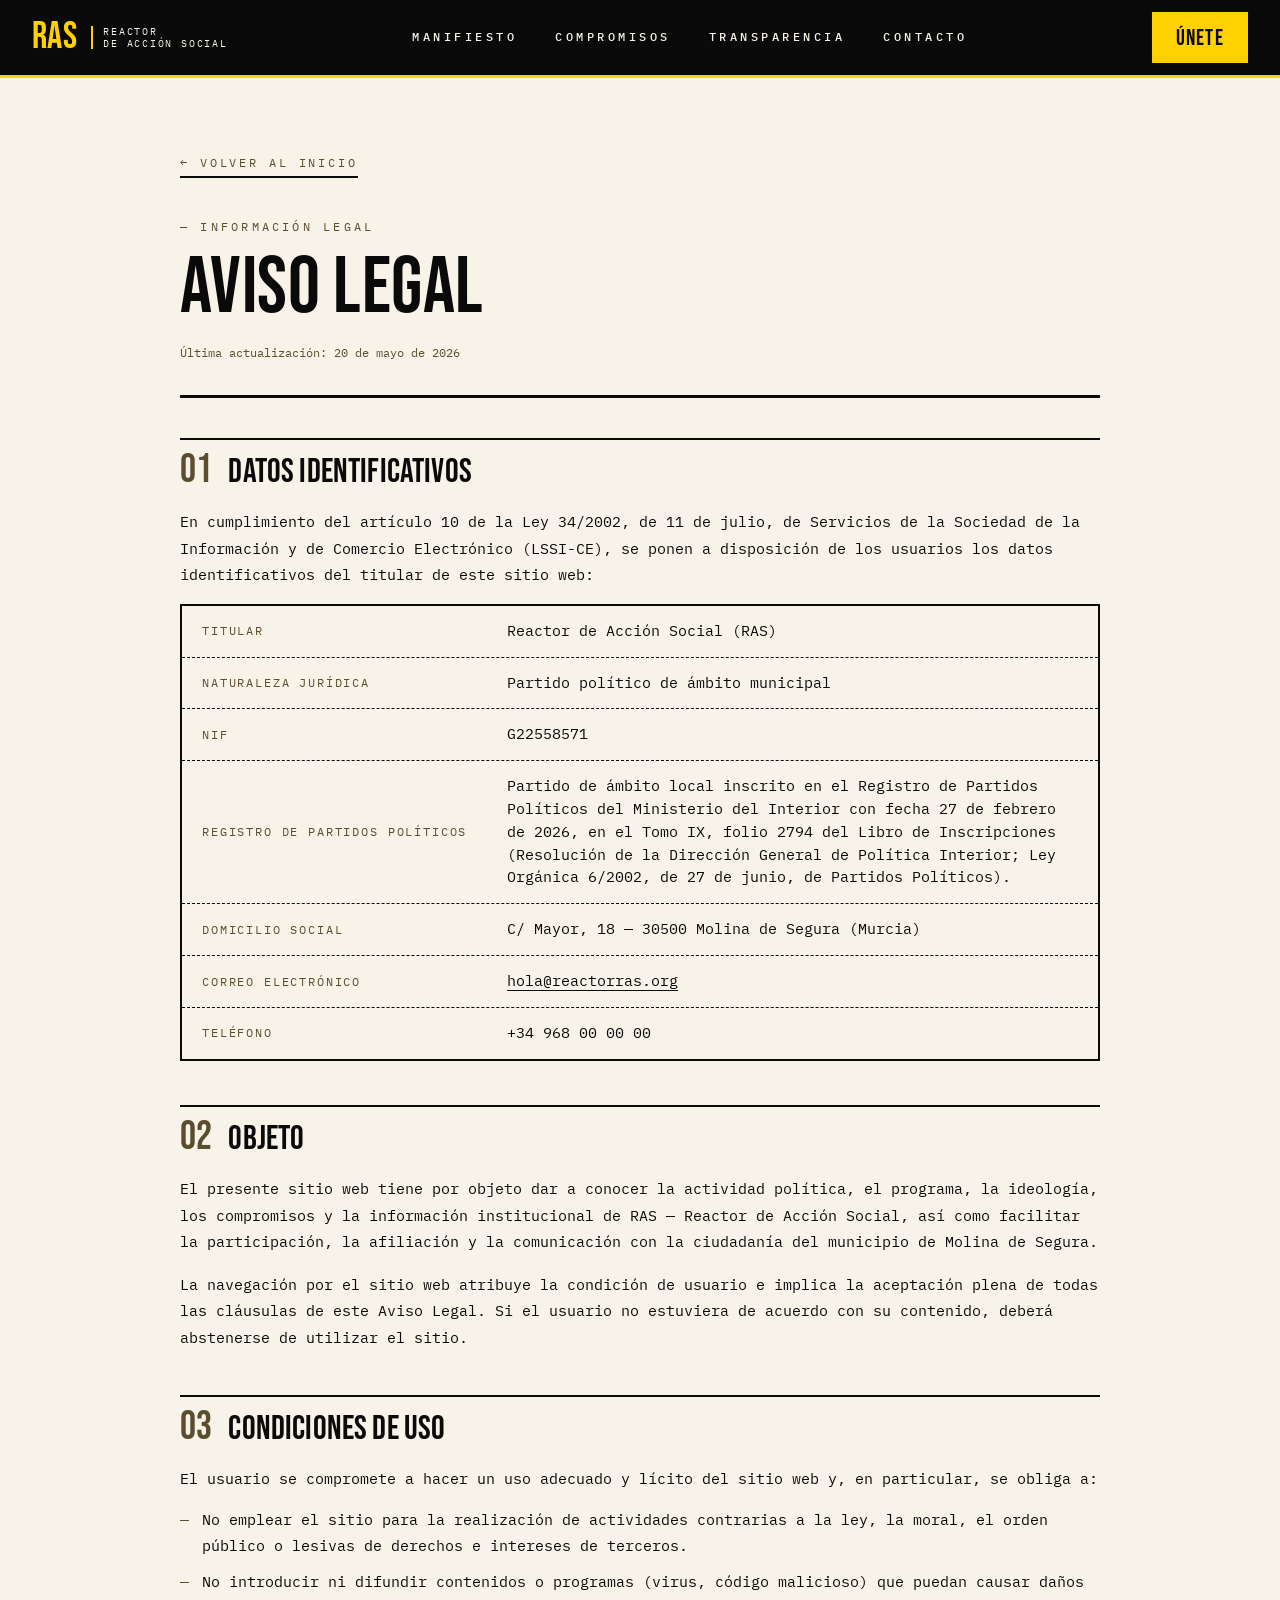
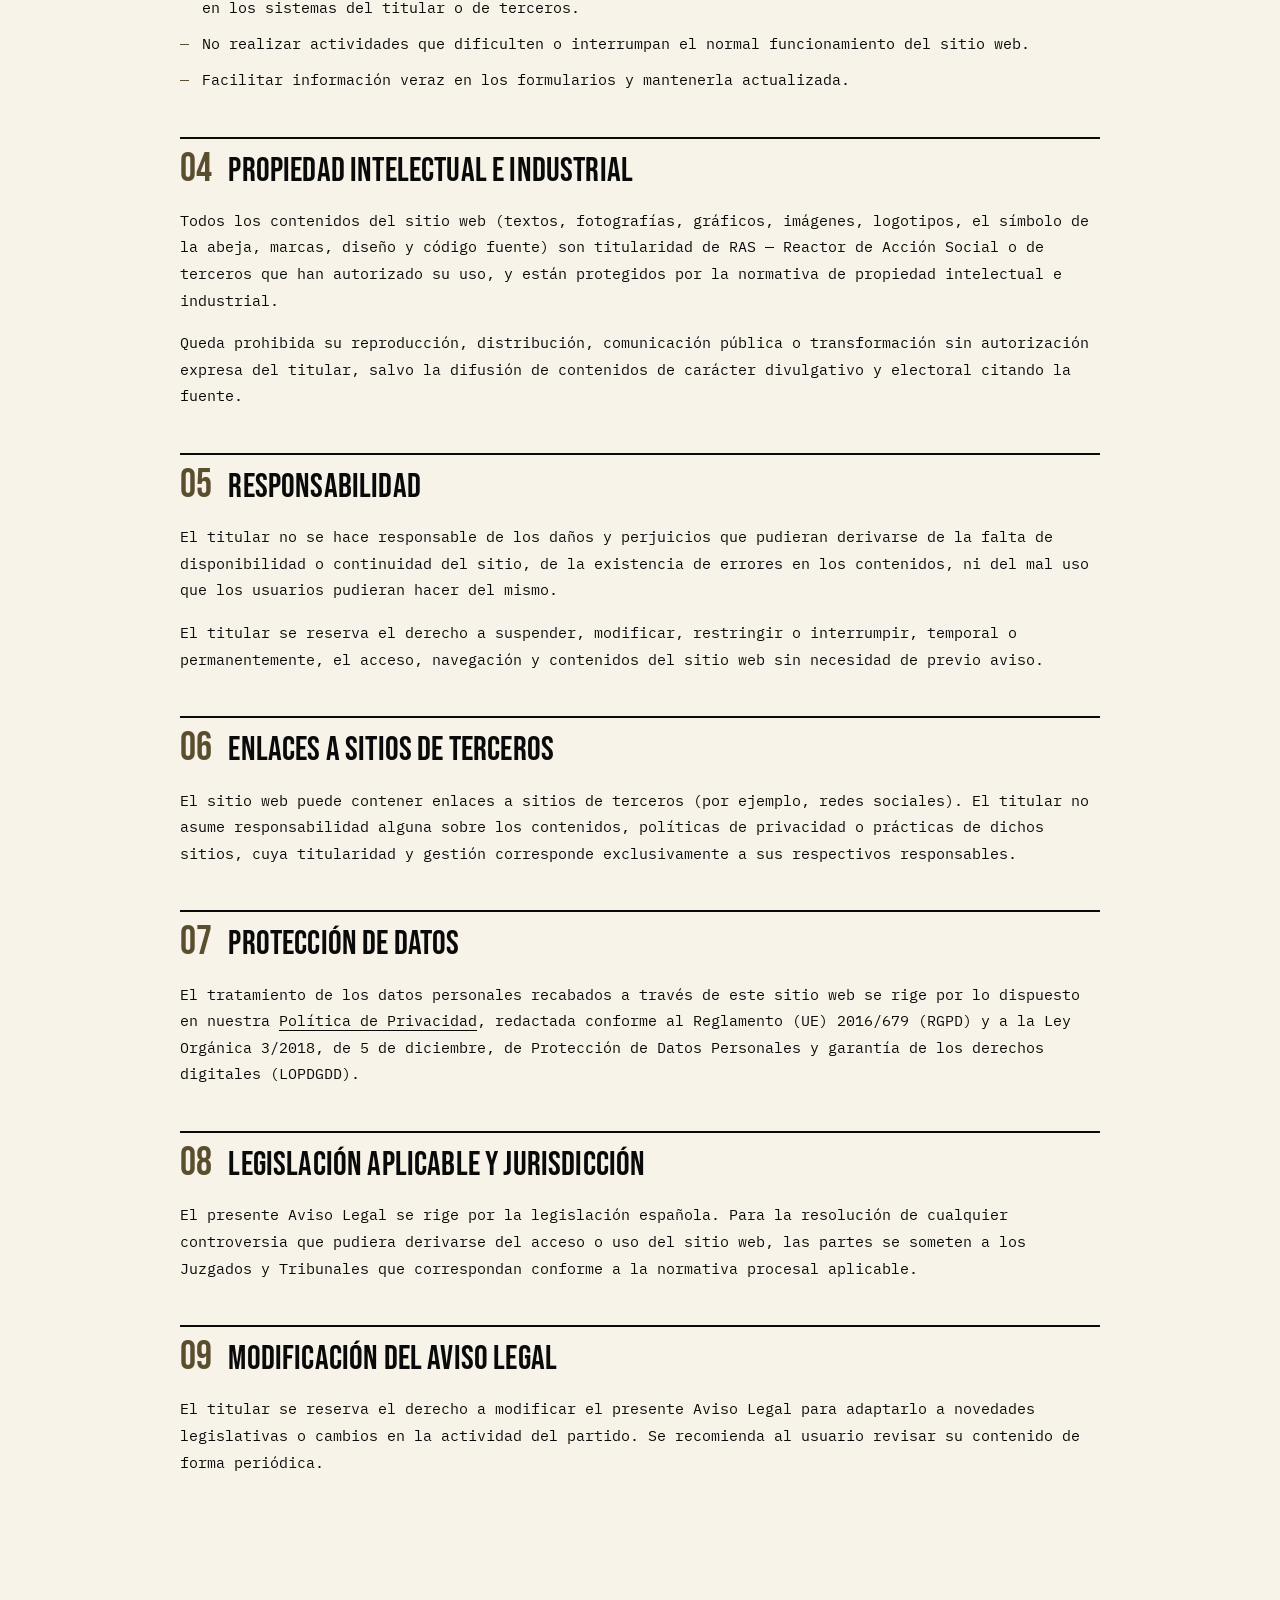
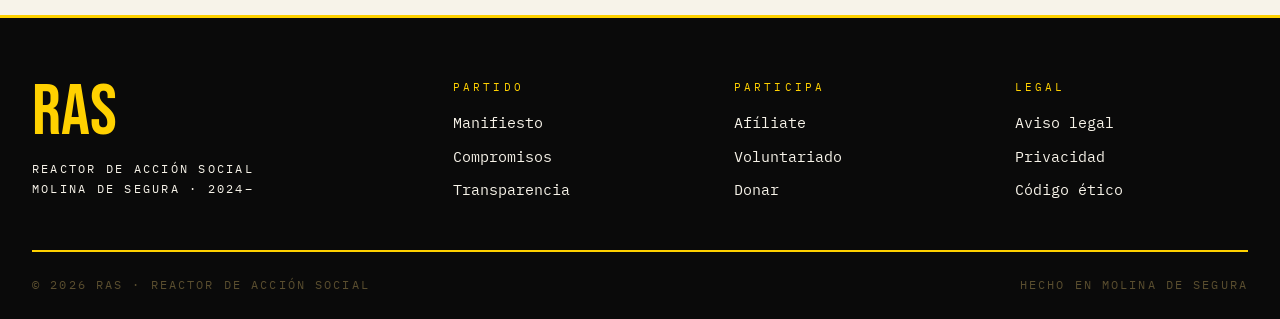
==== aviso-legal.html @ d9743cb9 "Completar inscripción registral (Tomo IX, folio 2794)" ====
<!DOCTYPE html>
<html lang="es">
<head>
  <meta charset="UTF-8" />
  <meta name="viewport" content="width=device-width, initial-scale=1.0" />
  <title>Aviso Legal · RAS — Reactor de Acción Social</title>
  <meta name="description" content="Aviso legal e información identificativa de RAS, Reactor de Acción Social, partido político de Molina de Segura." />
  <meta name="robots" content="index, follow" />

  <link rel="preconnect" href="https://fonts.googleapis.com">
  <link rel="preconnect" href="https://fonts.gstatic.com" crossorigin>
  <link href="https://fonts.googleapis.com/css2?family=Bebas+Neue&family=IBM+Plex+Mono:wght@300;400;500;600;700&display=swap" rel="stylesheet">
  <link rel="stylesheet" href="styles.css" />
</head>
<body>

  <header class="navbar" id="navbar">
    <div class="navbar-inner">
      <a href="index.html" class="logo" aria-label="RAS — Reactor de Acción Social">
        <span class="logo-mark">RAS</span>
        <span class="logo-sub">Reactor<br/>de Acción Social</span>
      </a>
      <nav class="nav-links" aria-label="Navegación principal">
        <a href="index.html#manifiesto">Manifiesto</a>
        <a href="index.html#compromisos">Compromisos</a>
        <a href="index.html#transparencia">Transparencia</a>
        <a href="index.html#contacto">Contacto</a>
      </nav>
      <a href="index.html#contacto" class="nav-cta">Únete</a>
      <button class="hamburger" id="hamburger" aria-label="Abrir menú" aria-expanded="false">
        <span></span><span></span><span></span>
      </button>
    </div>
  </header>

  <aside class="mobile-menu" id="mobileMenu" aria-hidden="true">
    <a href="index.html#manifiesto">Manifiesto</a>
    <a href="index.html#compromisos">Compromisos</a>
    <a href="index.html#transparencia">Transparencia</a>
    <a href="index.html#contacto">Contacto</a>
    <a href="index.html#contacto" class="nav-cta nav-cta--mobile">Únete</a>
  </aside>

  <main class="legal">
    <div class="legal-inner">
      <a href="index.html" class="legal-back">← Volver al inicio</a>
      <p class="legal-eyebrow">— Información legal</p>
      <h1 class="legal-title">Aviso Legal</h1>
      <p class="legal-updated">Última actualización: 20 de mayo de 2026</p>

      <section class="legal-section">
        <h2><span class="legal-num">01</span> Datos identificativos</h2>
        <p>
          En cumplimiento del artículo 10 de la Ley 34/2002, de 11 de julio, de Servicios de la
          Sociedad de la Información y de Comercio Electrónico (LSSI-CE), se ponen a disposición
          de los usuarios los datos identificativos del titular de este sitio web:
        </p>
        <dl class="legal-data">
          <div><dt>Titular</dt><dd>Reactor de Acción Social (RAS)</dd></div>
          <div><dt>Naturaleza jurídica</dt><dd>Partido político de ámbito municipal</dd></div>
          <div><dt>NIF</dt><dd>G22558571</dd></div>
          <div><dt>Registro de Partidos Políticos</dt><dd>Partido de ámbito local inscrito en el Registro de Partidos Políticos del Ministerio del Interior con fecha 27 de febrero de 2026, en el Tomo IX, folio 2794 del Libro de Inscripciones (Resolución de la Dirección General de Política Interior; Ley Orgánica 6/2002, de 27 de junio, de Partidos Políticos).</dd></div>
          <div><dt>Domicilio social</dt><dd>C/ Mayor, 18 — 30500 Molina de Segura (Murcia)</dd></div>
          <div><dt>Correo electrónico</dt><dd><a href="mailto:hola@reactorras.org">hola@reactorras.org</a></dd></div>
          <div><dt>Teléfono</dt><dd>+34 968 00 00 00</dd></div>
        </dl>
      </section>

      <section class="legal-section">
        <h2><span class="legal-num">02</span> Objeto</h2>
        <p>
          El presente sitio web tiene por objeto dar a conocer la actividad política, el programa,
          la ideología, los compromisos y la información institucional de RAS — Reactor de Acción
          Social, así como facilitar la participación, la afiliación y la comunicación con la
          ciudadanía del municipio de Molina de Segura.
        </p>
        <p>
          La navegación por el sitio web atribuye la condición de usuario e implica la aceptación
          plena de todas las cláusulas de este Aviso Legal. Si el usuario no estuviera de acuerdo
          con su contenido, deberá abstenerse de utilizar el sitio.
        </p>
      </section>

      <section class="legal-section">
        <h2><span class="legal-num">03</span> Condiciones de uso</h2>
        <p>El usuario se compromete a hacer un uso adecuado y lícito del sitio web y, en particular, se obliga a:</p>
        <ul>
          <li>No emplear el sitio para la realización de actividades contrarias a la ley, la moral, el orden público o lesivas de derechos e intereses de terceros.</li>
          <li>No introducir ni difundir contenidos o programas (virus, código malicioso) que puedan causar daños en los sistemas del titular o de terceros.</li>
          <li>No realizar actividades que dificulten o interrumpan el normal funcionamiento del sitio web.</li>
          <li>Facilitar información veraz en los formularios y mantenerla actualizada.</li>
        </ul>
      </section>

      <section class="legal-section">
        <h2><span class="legal-num">04</span> Propiedad intelectual e industrial</h2>
        <p>
          Todos los contenidos del sitio web (textos, fotografías, gráficos, imágenes, logotipos,
          el símbolo de la abeja, marcas, diseño y código fuente) son titularidad de RAS — Reactor
          de Acción Social o de terceros que han autorizado su uso, y están protegidos por la
          normativa de propiedad intelectual e industrial.
        </p>
        <p>
          Queda prohibida su reproducción, distribución, comunicación pública o transformación sin
          autorización expresa del titular, salvo la difusión de contenidos de carácter divulgativo
          y electoral citando la fuente.
        </p>
      </section>

      <section class="legal-section">
        <h2><span class="legal-num">05</span> Responsabilidad</h2>
        <p>
          El titular no se hace responsable de los daños y perjuicios que pudieran derivarse de la
          falta de disponibilidad o continuidad del sitio, de la existencia de errores en los
          contenidos, ni del mal uso que los usuarios pudieran hacer del mismo.
        </p>
        <p>
          El titular se reserva el derecho a suspender, modificar, restringir o interrumpir, temporal
          o permanentemente, el acceso, navegación y contenidos del sitio web sin necesidad de previo
          aviso.
        </p>
      </section>

      <section class="legal-section">
        <h2><span class="legal-num">06</span> Enlaces a sitios de terceros</h2>
        <p>
          El sitio web puede contener enlaces a sitios de terceros (por ejemplo, redes sociales). El
          titular no asume responsabilidad alguna sobre los contenidos, políticas de privacidad o
          prácticas de dichos sitios, cuya titularidad y gestión corresponde exclusivamente a sus
          respectivos responsables.
        </p>
      </section>

      <section class="legal-section">
        <h2><span class="legal-num">07</span> Protección de datos</h2>
        <p>
          El tratamiento de los datos personales recabados a través de este sitio web se rige por lo
          dispuesto en nuestra <a href="privacidad.html">Política de Privacidad</a>, redactada conforme
          al Reglamento (UE) 2016/679 (RGPD) y a la Ley Orgánica 3/2018, de 5 de diciembre, de
          Protección de Datos Personales y garantía de los derechos digitales (LOPDGDD).
        </p>
      </section>

      <section class="legal-section">
        <h2><span class="legal-num">08</span> Legislación aplicable y jurisdicción</h2>
        <p>
          El presente Aviso Legal se rige por la legislación española. Para la resolución de cualquier
          controversia que pudiera derivarse del acceso o uso del sitio web, las partes se someten a
          los Juzgados y Tribunales que correspondan conforme a la normativa procesal aplicable.
        </p>
      </section>

      <section class="legal-section">
        <h2><span class="legal-num">09</span> Modificación del aviso legal</h2>
        <p>
          El titular se reserva el derecho a modificar el presente Aviso Legal para adaptarlo a
          novedades legislativas o cambios en la actividad del partido. Se recomienda al usuario
          revisar su contenido de forma periódica.
        </p>
      </section>
    </div>
  </main>

  <footer class="footer">
    <div class="footer-inner">
      <div class="footer-brand">
        <span class="footer-mark">RAS</span>
        <p class="footer-tagline">Reactor de Acción Social<br/>Molina de Segura · 2024–</p>
      </div>
      <div class="footer-col">
        <h4>Partido</h4>
        <ul>
          <li><a href="index.html#manifiesto">Manifiesto</a></li>
          <li><a href="index.html#compromisos">Compromisos</a></li>
          <li><a href="index.html#transparencia">Transparencia</a></li>
        </ul>
      </div>
      <div class="footer-col">
        <h4>Participa</h4>
        <ul>
          <li><a href="index.html#contacto">Afíliate</a></li>
          <li><a href="index.html#contacto">Voluntariado</a></li>
          <li><a href="index.html#contacto">Donar</a></li>
        </ul>
      </div>
      <div class="footer-col">
        <h4>Legal</h4>
        <ul>
          <li><a href="aviso-legal.html">Aviso legal</a></li>
          <li><a href="privacidad.html">Privacidad</a></li>
          <li><a href="codigo-etico.html">Código ético</a></li>
        </ul>
      </div>
    </div>
    <div class="footer-bottom">
      <span>© 2026 RAS · Reactor de Acción Social</span>
      <span>Hecho en Molina de Segura</span>
    </div>
  </footer>

  <nav class="bottom-nav" aria-label="Navegación móvil">
    <a href="index.html#manifiesto">Inicio</a>
    <a href="index.html#compromisos">Programa</a>
    <a href="index.html#transparencia">Cuentas</a>
    <a href="index.html#contacto">Únete</a>
  </nav>

  <script src="script.js"></script>
</body>
</html>
---- styles.css ----
/* ============================================================
   RAS — Reactor de Acción Social
   Estética: cartel político europeo años 70/80
            + diseño editorial de revista independiente
   ============================================================ */

/* ------------------------------------------------------------
   1. RESET
   ------------------------------------------------------------ */
*, *::before, *::after { box-sizing: border-box; margin: 0; padding: 0; }
html { -webkit-font-smoothing: antialiased; -moz-osx-font-smoothing: grayscale; scroll-behavior: smooth; }
img, svg { display: block; max-width: 100%; }
button, input, select, textarea { font-family: inherit; font-size: inherit; color: inherit; background: none; border: none; }
a { color: inherit; text-decoration: none; }
ul, ol { list-style: none; }

/* ------------------------------------------------------------
   2. TOKENS
   ------------------------------------------------------------ */
:root {
  --negro: #0A0A0A;
  --amarillo: #FFD100;
  --papel: #F7F3E9;
  --rojo: #C41E3A;
  --muted: #5A4E2F;

  --rule: 2px;
  --rule-thick: 3px;

  --bn: "Bebas Neue", "Impact", "Arial Narrow", sans-serif;
  --mono: "IBM Plex Mono", ui-monospace, "Courier New", monospace;

  --nav-h: 78px;
  --gutter: 32px;
}

/* ------------------------------------------------------------
   3. BASE
   ------------------------------------------------------------ */
body {
  font-family: var(--mono);
  background: var(--papel);
  color: var(--negro);
  line-height: 1.55;
  font-size: 15px;
  font-weight: 400;
  overflow-x: hidden;
}

::selection { background: var(--amarillo); color: var(--negro); }

h1, h2, h3, h4 {
  font-family: var(--bn);
  font-weight: 400;
  line-height: 0.95;
  letter-spacing: 0.005em;
  text-transform: uppercase;
}

p { font-family: var(--mono); }

/* shared inline helpers */
.section-eyebrow {
  font-family: var(--mono);
  font-size: 0.75rem;
  font-weight: 500;
  letter-spacing: 0.25em;
  text-transform: uppercase;
  color: var(--muted);
  margin-bottom: 18px;
}

.section-title {
  font-family: var(--bn);
  font-size: clamp(2.6rem, 6vw, 5.2rem);
  line-height: 0.92;
  color: var(--negro);
}

.section-note {
  font-family: var(--mono);
  font-size: 0.92rem;
  color: var(--muted);
  line-height: 1.65;
  max-width: 46ch;
}

/* ------------------------------------------------------------
   4. NAVBAR
   ------------------------------------------------------------ */
.navbar {
  position: sticky;
  top: 0;
  z-index: 100;
  height: var(--nav-h);
  background: var(--negro);
  border-bottom: var(--rule-thick) solid var(--amarillo);
}
.navbar-inner {
  height: 100%;
  max-width: 1400px;
  margin: 0 auto;
  padding: 0 var(--gutter);
  display: grid;
  grid-template-columns: auto 1fr auto;
  align-items: center;
  gap: 40px;
}

.logo {
  display: flex;
  align-items: center;
  gap: 14px;
  color: var(--amarillo);
}
.logo-mark {
  font-family: var(--bn);
  font-size: 2.4rem;
  line-height: 0.9;
  color: var(--amarillo);
  letter-spacing: 0.01em;
}
.logo-sub {
  font-family: var(--mono);
  font-size: 0.62rem;
  font-weight: 400;
  letter-spacing: 0.18em;
  text-transform: uppercase;
  color: var(--papel);
  line-height: 1.2;
  border-left: var(--rule) solid var(--amarillo);
  padding-left: 10px;
}

.nav-links {
  display: flex;
  justify-content: center;
  gap: 38px;
}
.nav-links a {
  font-family: var(--mono);
  font-size: 0.78rem;
  font-weight: 500;
  letter-spacing: 0.28em;
  text-transform: uppercase;
  color: var(--papel);
  padding: 8px 0;
  border-bottom: var(--rule) solid transparent;
  transition: border-color 0.15s linear, color 0.15s linear;
}
.nav-links a:hover { color: var(--amarillo); border-bottom-color: var(--amarillo); }

.nav-cta {
  font-family: var(--bn);
  font-size: 1.35rem;
  letter-spacing: 0.06em;
  background: var(--amarillo);
  color: var(--negro);
  padding: 8px 22px 6px;
  border: var(--rule) solid var(--amarillo);
  transition: background 0.15s linear, color 0.15s linear;
}
.nav-cta:hover { background: var(--negro); color: var(--amarillo); }

.hamburger { display: none; flex-direction: column; gap: 5px; padding: 6px; cursor: pointer; }
.hamburger span { width: 26px; height: 2px; background: var(--amarillo); transition: transform 0.2s linear, opacity 0.2s linear; }
.hamburger.active span:nth-child(1) { transform: translateY(7px) rotate(45deg); }
.hamburger.active span:nth-child(2) { opacity: 0; }
.hamburger.active span:nth-child(3) { transform: translateY(-7px) rotate(-45deg); }

.mobile-menu {
  position: fixed;
  top: 0;
  right: -100%;
  width: 82%;
  max-width: 360px;
  height: 100vh;
  background: var(--negro);
  border-left: var(--rule-thick) solid var(--amarillo);
  padding: calc(var(--nav-h) + 24px) 28px 32px;
  display: flex;
  flex-direction: column;
  gap: 4px;
  transition: right 0.25s ease;
  z-index: 105;
}
.mobile-menu.open { right: 0; }
.mobile-menu a {
  font-family: var(--bn);
  font-size: 2rem;
  color: var(--papel);
  padding: 14px 0;
  border-bottom: var(--rule) solid rgba(255,209,0,0.2);
  letter-spacing: 0.04em;
}
.mobile-menu a:hover { color: var(--amarillo); }
.nav-cta--mobile { display: inline-block; align-self: flex-start; margin-top: 18px; border-bottom: none; }

/* ------------------------------------------------------------
   5. HERO
   ------------------------------------------------------------ */
.hero {
  background: var(--negro);
  color: var(--papel);
  padding: 0;
  position: relative;
}

.hero-mark {
  position: relative;
  padding: 80px var(--gutter) 60px;
  max-width: none;
  margin: 0;
  background: var(--negro);
  border-bottom: var(--rule-thick) solid var(--amarillo);
  overflow: hidden;
  min-height: clamp(440px, 56vw, 720px);
  display: flex;
  align-items: center;
}
.hero-mark::before {
  content: "";
  position: absolute;
  inset: 0;
  background-image: url("assets/hero-composite.png");
  background-repeat: no-repeat;
  background-position: center right;
  background-size: cover;
  pointer-events: none;
  z-index: 1;
}
.hero-mark::after {
  content: "";
  position: absolute;
  top: 0;
  bottom: 0;
  left: 0;
  width: 60%;
  background: linear-gradient(to right, var(--negro) 0%, rgba(10,10,10,0.92) 28%, rgba(10,10,10,0.4) 70%, rgba(10,10,10,0) 100%);
  pointer-events: none;
  z-index: 2;
}
.hero-mark-inner {
  position: relative;
  z-index: 3;
  max-width: 1600px;
  margin: 0 auto;
  width: 100%;
}
.hero-mark-text {
  display: block;
  font-family: var(--bn);
  color: var(--amarillo);
  font-size: clamp(7rem, 22vw, 18rem);
  line-height: 0.82;
  letter-spacing: -0.01em;
  text-align: left;
  max-width: 62%;
}
.hero-mark-sub {
  display: block;
  font-family: var(--mono);
  font-size: 0.78rem;
  letter-spacing: 0.3em;
  text-transform: uppercase;
  color: var(--papel);
  margin-top: 14px;
  padding-top: 14px;
  border-top: var(--rule) solid var(--amarillo);
  max-width: 60%;
}

.hero-slogan {
  margin-top: 0;
  background: var(--amarillo);
  color: var(--negro);
  border-top: var(--rule-thick) solid var(--negro);
  border-bottom: var(--rule-thick) solid var(--negro);
  padding: 36px var(--gutter);
}
.hero-slogan-text {
  font-family: var(--bn);
  font-size: clamp(2.6rem, 8vw, 6.4rem);
  line-height: 0.94;
  letter-spacing: 0.005em;
  text-transform: uppercase;
  max-width: 1600px;
  margin: 0 auto;
}

.hero-grid {
  background: var(--negro);
  color: var(--papel);
  display: grid;
  grid-template-columns: 1.3fr 1fr;
  max-width: 1600px;
  margin: 0 auto;
  border-bottom: var(--rule-thick) solid var(--amarillo);
}
.hero-col { padding: 56px var(--gutter); }
.hero-col--left {
  border-right: var(--rule) solid var(--amarillo);
}
.hero-eyebrow {
  font-family: var(--mono);
  font-size: 0.72rem;
  letter-spacing: 0.28em;
  text-transform: uppercase;
  color: var(--amarillo);
  margin-bottom: 28px;
}
.hero-lead {
  font-family: var(--mono);
  font-size: 1.02rem;
  line-height: 1.65;
  color: var(--papel);
  margin-bottom: 20px;
  max-width: 56ch;
}

.hero-col--right {
  display: grid;
  grid-template-columns: 1fr 1fr;
  padding: 0;
}
.hero-stat {
  padding: 36px 28px;
  border-bottom: var(--rule) solid var(--amarillo);
}
.hero-stat:nth-child(odd) { border-right: var(--rule) solid var(--amarillo); }
.hero-stat:nth-last-child(-n+2) { border-bottom: none; }
.hero-stat-num {
  display: block;
  font-family: var(--bn);
  font-size: clamp(3.4rem, 6vw, 5.4rem);
  color: var(--amarillo);
  line-height: 0.9;
}
.hero-stat-lbl {
  display: block;
  font-family: var(--mono);
  font-size: 0.72rem;
  letter-spacing: 0.22em;
  text-transform: uppercase;
  color: var(--papel);
  margin-top: 14px;
}

/* ------------------------------------------------------------
   6. COMPROMISOS
   ------------------------------------------------------------ */
.compromisos {
  background: var(--amarillo);
  color: var(--negro);
  padding: 96px var(--gutter);
}
.compromisos-head {
  max-width: 1600px;
  margin: 0 auto 56px;
  display: grid;
  grid-template-columns: 1.1fr 1fr;
  gap: 64px;
  padding-bottom: 40px;
  border-bottom: var(--rule-thick) solid var(--negro);
}
.compromisos-head-right {
  display: flex;
  flex-direction: column;
  justify-content: flex-end;
  gap: 24px;
}

.program-search {
  display: flex;
  flex-direction: column;
  gap: 8px;
}
.program-search-label {
  font-family: var(--mono);
  font-size: 0.7rem;
  letter-spacing: 0.28em;
  text-transform: uppercase;
  color: var(--negro);
}
.program-search-input {
  font-family: var(--mono);
  font-size: 1rem;
  background: transparent;
  color: var(--negro);
  padding: 10px 0;
  border-bottom: var(--rule) solid var(--negro);
  outline: none;
  width: 100%;
}
.program-search-input::placeholder { color: rgba(10,10,10,0.5); font-style: italic; }
.program-search-input:focus { border-bottom-width: var(--rule-thick); }

.compromisos-list {
  max-width: 1600px;
  margin: 0 auto;
}
.compromiso {
  display: grid;
  grid-template-columns: minmax(160px, 0.7fr) 1fr;
  gap: 48px;
  padding: 40px 0;
  border-top: var(--rule) solid var(--negro);
}
.compromiso:first-child { border-top: none; padding-top: 8px; }
.compromiso:last-child { border-bottom: var(--rule) solid var(--negro); }
.compromiso-num {
  font-family: var(--bn);
  font-size: clamp(5rem, 10vw, 9rem);
  line-height: 0.85;
  color: rgba(10,10,10,0.18);
  letter-spacing: 0;
}
.compromiso-body { padding-top: 14px; }
.compromiso-title {
  font-family: var(--bn);
  font-size: clamp(1.7rem, 2.6vw, 2.4rem);
  line-height: 1;
  margin-bottom: 14px;
  letter-spacing: 0.01em;
}
.compromiso-text {
  font-family: var(--mono);
  font-size: 0.98rem;
  line-height: 1.65;
  color: var(--negro);
  max-width: 60ch;
}
.compromiso[hidden] { display: none; }

.compromisos-empty {
  max-width: 1600px;
  margin: 32px auto 0;
  font-family: var(--mono);
  font-size: 0.95rem;
  color: var(--negro);
  border: var(--rule) dashed var(--negro);
  padding: 24px;
  text-align: center;
}

/* ------------------------------------------------------------
   7. TRANSPARENCIA
   ------------------------------------------------------------ */
.transparencia {
  background: var(--papel);
  color: var(--negro);
  padding: 96px var(--gutter);
  border-top: var(--rule-thick) solid var(--negro);
  position: relative;
}
.transparencia::before {
  content: "DOCUMENTO PÚBLICO · FORMULARIO 01";
  position: absolute;
  top: 18px;
  left: var(--gutter);
  font-family: var(--mono);
  font-size: 0.68rem;
  letter-spacing: 0.3em;
  color: var(--muted);
}
.transparencia::after {
  content: "REF. 2026/05";
  position: absolute;
  top: 18px;
  right: var(--gutter);
  font-family: var(--mono);
  font-size: 0.68rem;
  letter-spacing: 0.3em;
  color: var(--muted);
}

.transparencia-head {
  max-width: 1600px;
  margin: 24px auto 56px;
  padding-bottom: 40px;
  border-bottom: var(--rule-thick) solid var(--negro);
}

.transparencia-doc {
  max-width: 1600px;
  margin: 0 auto;
  display: grid;
  grid-template-columns: 1fr 1fr;
  border: var(--rule) solid var(--negro);
}
.transparencia-col {
  padding: 24px 32px;
}
.transparencia-col + .transparencia-col {
  border-left: var(--rule) solid var(--negro);
}

.ficha { display: flex; flex-direction: column; }
.ficha-row {
  display: grid;
  grid-template-columns: minmax(160px, 0.6fr) 1fr;
  gap: 24px;
  padding: 16px 0;
  border-bottom: 1px dashed var(--negro);
}
.ficha-row:last-child { border-bottom: none; }
.ficha-row dt {
  font-family: var(--mono);
  font-size: 0.72rem;
  letter-spacing: 0.2em;
  text-transform: uppercase;
  color: var(--muted);
  align-self: center;
}
.ficha-row dd {
  font-family: var(--mono);
  font-size: 0.95rem;
  color: var(--negro);
  line-height: 1.55;
}

.transparencia-stamp {
  max-width: 1600px;
  margin: 32px auto 0;
  font-family: var(--mono);
  font-size: 0.72rem;
  letter-spacing: 0.22em;
  text-transform: uppercase;
  color: var(--muted);
  text-align: right;
  padding-top: 18px;
  border-top: var(--rule) solid var(--negro);
}

/* ------------------------------------------------------------
   8. CONTACTO
   ------------------------------------------------------------ */
.contacto {
  background: var(--negro);
  color: var(--papel);
  padding: 96px var(--gutter);
  border-top: var(--rule-thick) solid var(--amarillo);
}
.contacto .section-eyebrow { color: var(--amarillo); }
.contacto .section-title { color: var(--papel); }

.contacto-head {
  max-width: 1600px;
  margin: 0 auto 64px;
  padding-bottom: 40px;
  border-bottom: var(--rule) solid var(--amarillo);
}

.contacto-grid {
  max-width: 1600px;
  margin: 0 auto;
  display: grid;
  grid-template-columns: 1fr 1.4fr;
  gap: 0;
}
.contacto-info {
  padding-right: 56px;
  border-right: var(--rule) solid var(--amarillo);
}
.contacto-info-title {
  font-family: var(--bn);
  font-size: 2rem;
  color: var(--amarillo);
  margin-bottom: 28px;
  letter-spacing: 0.02em;
}
.contacto-list { display: flex; flex-direction: column; }
.contacto-list li {
  padding: 18px 0;
  border-bottom: 1px dashed rgba(255,209,0,0.35);
  display: grid;
  grid-template-columns: minmax(140px, 0.5fr) 1fr;
  gap: 16px;
  align-items: baseline;
}
.contacto-label {
  font-family: var(--mono);
  font-size: 0.7rem;
  letter-spacing: 0.25em;
  text-transform: uppercase;
  color: var(--amarillo);
}
.contacto-value {
  font-family: var(--mono);
  font-size: 0.95rem;
  color: var(--papel);
}
.contacto-note {
  margin-top: 28px;
  font-family: var(--mono);
  font-size: 0.88rem;
  color: var(--papel);
  line-height: 1.6;
  padding-top: 20px;
  border-top: var(--rule) solid var(--amarillo);
}

/* form */
.form {
  padding-left: 56px;
}
.form-row {
  display: grid;
  grid-template-columns: 1fr 1fr;
  gap: 32px;
  margin-bottom: 24px;
}
.form-group { margin-bottom: 24px; display: flex; flex-direction: column; }
.form-group label {
  font-family: var(--mono);
  font-size: 0.72rem;
  font-weight: 500;
  letter-spacing: 0.28em;
  text-transform: uppercase;
  color: var(--amarillo);
  margin-bottom: 10px;
}
.form input,
.form select,
.form textarea {
  font-family: var(--mono);
  font-size: 1rem;
  color: var(--papel);
  background: transparent;
  border: none;
  border-bottom: var(--rule) solid var(--amarillo);
  padding: 10px 0;
  outline: none;
  border-radius: 0;
  width: 100%;
  transition: border-bottom-width 0.15s linear;
}
.form input::placeholder, .form textarea::placeholder { color: rgba(247,243,233,0.45); font-style: italic; }
.form input:focus,
.form select:focus,
.form textarea:focus {
  border-bottom-width: var(--rule-thick);
}
.form select {
  appearance: none;
  -webkit-appearance: none;
  background-image: linear-gradient(45deg, transparent 50%, var(--amarillo) 50%), linear-gradient(135deg, var(--amarillo) 50%, transparent 50%);
  background-position: calc(100% - 14px) center, calc(100% - 8px) center;
  background-size: 6px 6px, 6px 6px;
  background-repeat: no-repeat;
  cursor: pointer;
  padding-right: 28px;
}
.form select option { background: var(--negro); color: var(--papel); }
.form textarea { resize: vertical; min-height: 120px; }

.checkbox-grid {
  display: grid;
  grid-template-columns: 1fr 1fr 1fr;
  gap: 0;
  border-top: var(--rule) solid var(--amarillo);
  border-bottom: var(--rule) solid var(--amarillo);
}
.checkbox-item {
  display: flex;
  align-items: center;
  gap: 12px;
  padding: 14px 16px;
  font-family: var(--mono);
  font-size: 0.88rem;
  color: var(--papel);
  cursor: pointer;
  border-right: 1px dashed rgba(255,209,0,0.35);
  border-bottom: 1px dashed rgba(255,209,0,0.35);
  transition: background 0.15s linear, color 0.15s linear;
}
.checkbox-item:nth-child(3n) { border-right: none; }
.checkbox-item:nth-last-child(-n+3) { border-bottom: none; }
.checkbox-item input[type="checkbox"] {
  appearance: none;
  -webkit-appearance: none;
  width: 14px;
  height: 14px;
  border: var(--rule) solid var(--amarillo);
  background: transparent;
  cursor: pointer;
  position: relative;
  flex-shrink: 0;
}
.checkbox-item input[type="checkbox"]:checked { background: var(--amarillo); }
.checkbox-item.checked { background: rgba(255,209,0,0.08); color: var(--amarillo); }

.form-submit {
  font-family: var(--bn);
  font-size: 1.6rem;
  letter-spacing: 0.06em;
  background: var(--amarillo);
  color: var(--negro);
  padding: 18px 36px 14px;
  cursor: pointer;
  border: var(--rule-thick) solid var(--amarillo);
  transition: background 0.15s linear, color 0.15s linear;
}
.form-submit:hover { background: var(--negro); color: var(--amarillo); }

.form-success {
  display: none;
  margin-top: 20px;
  padding: 16px 20px;
  border: var(--rule) solid var(--amarillo);
  background: rgba(255,209,0,0.08);
  color: var(--amarillo);
  font-family: var(--mono);
  font-size: 0.9rem;
}
.form-success.show { display: block; }

/* ------------------------------------------------------------
   9. FOOTER
   ------------------------------------------------------------ */
.footer {
  background: var(--negro);
  color: var(--papel);
  padding: 64px var(--gutter) 24px;
  border-top: var(--rule-thick) solid var(--amarillo);
}
.footer-inner {
  max-width: 1600px;
  margin: 0 auto;
  display: grid;
  grid-template-columns: 1.6fr 1fr 1fr 1fr;
  gap: 48px;
  padding-bottom: 48px;
  border-bottom: var(--rule) solid var(--amarillo);
}
.footer-brand { display: flex; flex-direction: column; gap: 16px; }
.footer-mark {
  font-family: var(--bn);
  font-size: 4.5rem;
  color: var(--amarillo);
  line-height: 0.85;
}
.footer-tagline {
  font-family: var(--mono);
  font-size: 0.78rem;
  letter-spacing: 0.18em;
  text-transform: uppercase;
  color: var(--papel);
  line-height: 1.6;
}
.footer-col h4 {
  font-family: var(--mono);
  font-size: 0.7rem;
  letter-spacing: 0.28em;
  text-transform: uppercase;
  color: var(--amarillo);
  margin-bottom: 18px;
}
.footer-col ul { display: flex; flex-direction: column; gap: 10px; }
.footer-col a {
  font-family: var(--mono);
  font-size: 0.92rem;
  color: var(--papel);
  border-bottom: 1px solid transparent;
  transition: border-color 0.15s linear, color 0.15s linear;
}
.footer-col a:hover { border-bottom-color: var(--amarillo); color: var(--amarillo); }

.footer-bottom {
  max-width: 1600px;
  margin: 24px auto 0;
  display: flex;
  justify-content: space-between;
  gap: 16px;
  font-family: var(--mono);
  font-size: 0.74rem;
  letter-spacing: 0.18em;
  text-transform: uppercase;
  color: var(--muted);
}

/* ------------------------------------------------------------
   9b. LEGAL PAGES
   ------------------------------------------------------------ */
.legal {
  background: var(--papel);
  color: var(--negro);
  padding: 72px var(--gutter) 96px;
}
.legal-inner {
  max-width: 920px;
  margin: 0 auto;
}
.legal-back {
  display: inline-block;
  font-family: var(--mono);
  font-size: 0.72rem;
  letter-spacing: 0.25em;
  text-transform: uppercase;
  color: var(--muted);
  margin-bottom: 40px;
  padding-bottom: 4px;
  border-bottom: var(--rule) solid var(--negro);
}
.legal-back:hover { color: var(--negro); }
.legal-eyebrow {
  font-family: var(--mono);
  font-size: 0.72rem;
  letter-spacing: 0.28em;
  text-transform: uppercase;
  color: var(--muted);
  margin-bottom: 16px;
}
.legal-title {
  font-family: var(--bn);
  font-size: clamp(2.8rem, 7vw, 5rem);
  line-height: 0.92;
  margin-bottom: 18px;
}
.legal-updated {
  font-family: var(--mono);
  font-size: 0.78rem;
  color: var(--muted);
  padding-bottom: 32px;
  margin-bottom: 40px;
  border-bottom: var(--rule-thick) solid var(--negro);
}
.legal-section { margin-bottom: 44px; }
.legal-section h2 {
  font-family: var(--bn);
  font-size: clamp(1.5rem, 3vw, 2.1rem);
  line-height: 1;
  margin-bottom: 18px;
  padding-top: 10px;
  border-top: var(--rule) solid var(--negro);
  display: flex;
  gap: 16px;
  align-items: baseline;
}
.legal-section h2 .legal-num {
  font-family: var(--bn);
  font-size: 1.2em;
  color: var(--muted);
}
.legal-section h3 {
  font-family: var(--mono);
  font-size: 0.82rem;
  font-weight: 600;
  letter-spacing: 0.12em;
  text-transform: uppercase;
  margin: 24px 0 10px;
}
.legal-section p {
  font-family: var(--mono);
  font-size: 0.95rem;
  line-height: 1.75;
  color: var(--negro);
  margin-bottom: 16px;
}
.legal-section ul {
  list-style: none;
  margin: 0 0 16px;
}
.legal-section ul li {
  font-family: var(--mono);
  font-size: 0.95rem;
  line-height: 1.7;
  padding-left: 22px;
  position: relative;
  margin-bottom: 10px;
}
.legal-section ul li::before {
  content: "—";
  position: absolute;
  left: 0;
  color: var(--muted);
}
.legal-section a { border-bottom: 1px solid var(--negro); }
.legal-section a:hover { color: var(--muted); border-bottom-color: var(--muted); }
.legal-fill {
  background: var(--amarillo);
  color: var(--negro);
  font-weight: 700;
  padding: 1px 6px;
  letter-spacing: 0.05em;
}
.legal-data {
  border: var(--rule) solid var(--negro);
  margin: 8px 0 16px;
}
.legal-data div {
  display: grid;
  grid-template-columns: minmax(180px, 0.5fr) 1fr;
  gap: 20px;
  padding: 14px 20px;
  border-bottom: 1px dashed var(--negro);
}
.legal-data div:last-child { border-bottom: none; }
.legal-data dt {
  font-family: var(--mono);
  font-size: 0.72rem;
  letter-spacing: 0.16em;
  text-transform: uppercase;
  color: var(--muted);
  align-self: center;
}
.legal-data dd {
  font-family: var(--mono);
  font-size: 0.92rem;
  color: var(--negro);
}

/* ------------------------------------------------------------
   10. MOBILE BOTTOM NAV
   ------------------------------------------------------------ */
.bottom-nav {
  display: none;
  position: fixed;
  bottom: 0;
  left: 0;
  right: 0;
  background: var(--negro);
  border-top: var(--rule-thick) solid var(--amarillo);
  z-index: 90;
  grid-template-columns: repeat(4, 1fr);
}
.bottom-nav a {
  padding: 14px 0 12px;
  text-align: center;
  font-family: var(--mono);
  font-size: 0.7rem;
  letter-spacing: 0.22em;
  text-transform: uppercase;
  color: var(--papel);
  border-right: 1px solid rgba(255,209,0,0.25);
}
.bottom-nav a:last-child { border-right: none; }
.bottom-nav a:active { background: var(--amarillo); color: var(--negro); }

/* ------------------------------------------------------------
   11. RESPONSIVE
   ------------------------------------------------------------ */
@media (max-width: 1024px) {
  .nav-links { display: none; }
  .nav-cta { display: none; }
  .hamburger { display: flex; justify-self: end; }
  .navbar-inner { grid-template-columns: auto 1fr auto; }

  .hero-grid { grid-template-columns: 1fr; }
  .hero-col--left { border-right: none; border-bottom: var(--rule) solid var(--amarillo); }

  .compromisos-head { grid-template-columns: 1fr; gap: 32px; }
  .transparencia-doc { grid-template-columns: 1fr; }
  .transparencia-col + .transparencia-col { border-left: none; border-top: var(--rule) solid var(--negro); }

  .contacto-grid { grid-template-columns: 1fr; }
  .contacto-info { padding-right: 0; padding-bottom: 48px; border-right: none; border-bottom: var(--rule) solid var(--amarillo); margin-bottom: 48px; }
  .form { padding-left: 0; }

  .footer-inner { grid-template-columns: 1fr 1fr; }
}

@media (max-width: 720px) {
  :root { --gutter: 20px; --nav-h: 64px; }

  .logo-mark { font-size: 2rem; }
  .logo-sub { font-size: 0.55rem; }

  .hero { padding: 0; }
  .hero-mark {
    padding: 32px var(--gutter) 24px;
    min-height: 0;
    align-items: flex-start;
  }
  .hero-mark::before {
    inset: auto 0 0 0;
    height: 64%;
    background-size: cover;
    background-position: center bottom;
  }
  .hero-mark::after {
    top: 0;
    bottom: 0;
    left: 0;
    width: 100%;
    background: linear-gradient(to bottom, var(--negro) 0%, var(--negro) 36%, rgba(10,10,10,0.6) 62%, rgba(10,10,10,0.15) 100%);
  }
  .hero-mark-text { font-size: clamp(5rem, 28vw, 9rem); max-width: 100%; }
  .hero-mark-sub { max-width: 100%; }
  .hero-slogan { margin-top: 0; padding: 26px var(--gutter); }
  .hero-slogan-text { font-size: clamp(2.4rem, 11vw, 4rem); line-height: 0.96; }
  .hero-col { padding: 36px var(--gutter); }
  .hero-stat { padding: 24px 18px; }
  .hero-stat-num { font-size: 3rem; }

  .compromisos { padding: 64px var(--gutter); }
  .compromiso { grid-template-columns: 1fr; gap: 8px; padding: 28px 0; }
  .compromiso-num { font-size: 4rem; line-height: 1; }
  .compromiso-title { font-size: 1.6rem; }

  .transparencia { padding: 80px var(--gutter) 64px; }
  .ficha-row { grid-template-columns: 1fr; gap: 6px; }
  .transparencia-col { padding: 20px; }

  .contacto { padding: 64px var(--gutter); }
  .form-row { grid-template-columns: 1fr; gap: 0; }
  .checkbox-grid { grid-template-columns: 1fr 1fr; }
  .checkbox-item:nth-child(3n) { border-right: 1px dashed rgba(255,209,0,0.35); }
  .checkbox-item:nth-child(2n) { border-right: none; }
  .checkbox-item:nth-last-child(-n+3) { border-bottom: 1px dashed rgba(255,209,0,0.35); }
  .checkbox-item:nth-last-child(-n+2) { border-bottom: none; }

  .footer-inner { grid-template-columns: 1fr; gap: 32px; }
  .footer-bottom { flex-direction: column; gap: 8px; }

  .legal { padding: 48px var(--gutter) 80px; }
  .legal-data div { grid-template-columns: 1fr; gap: 4px; }

  .bottom-nav { display: grid; }
  body { padding-bottom: 56px; }
}
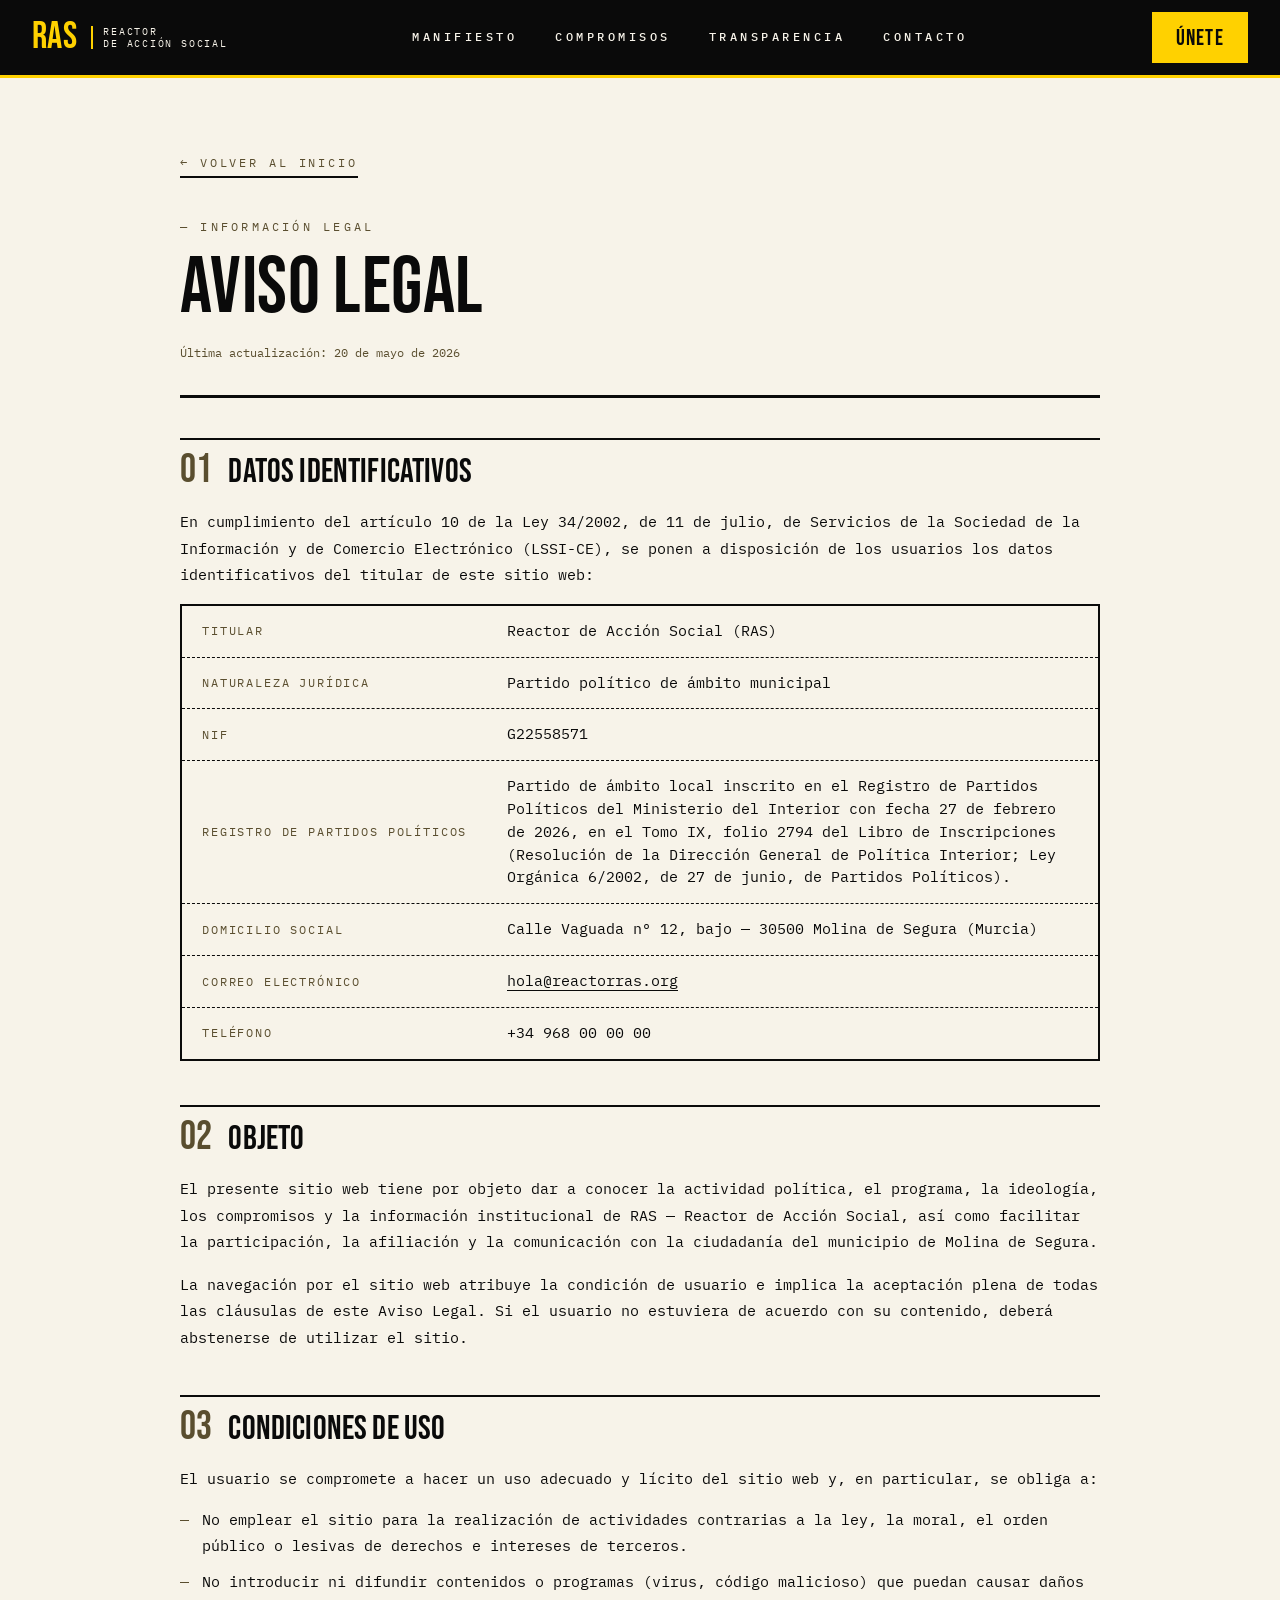
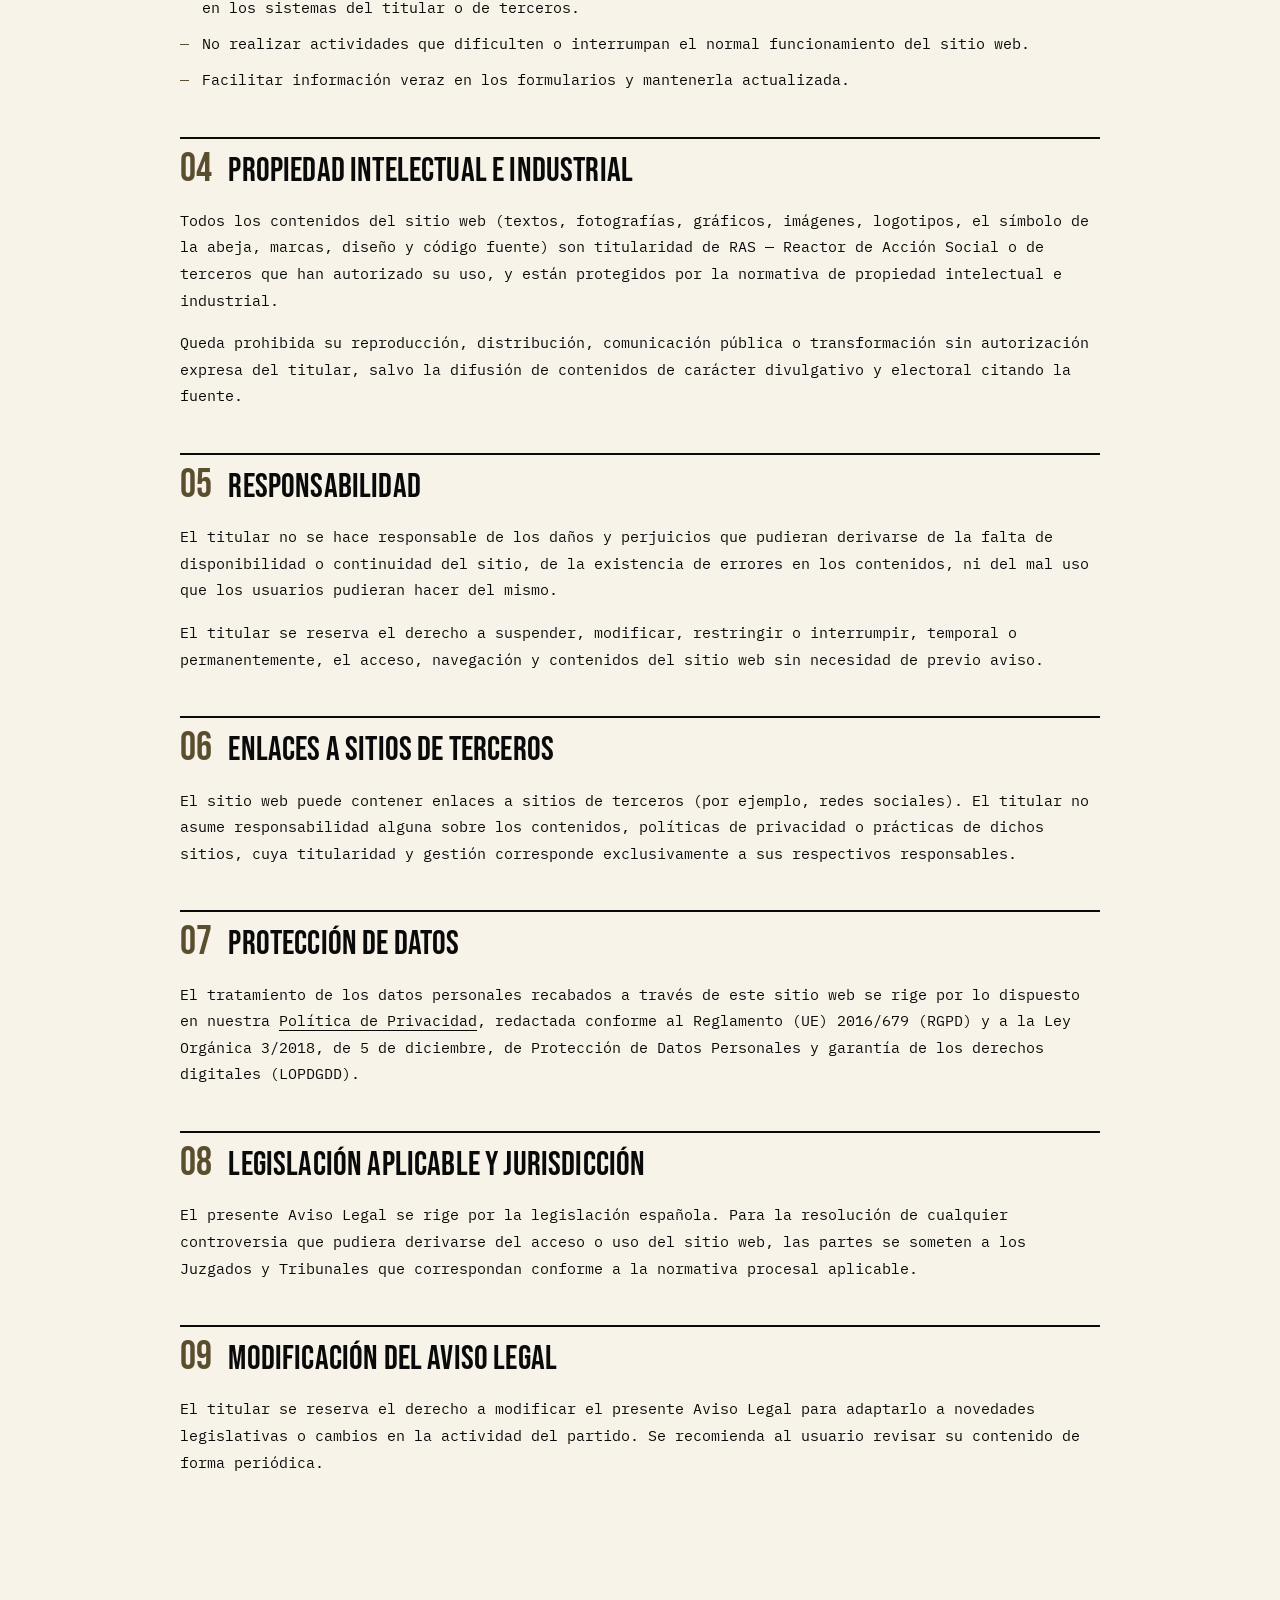
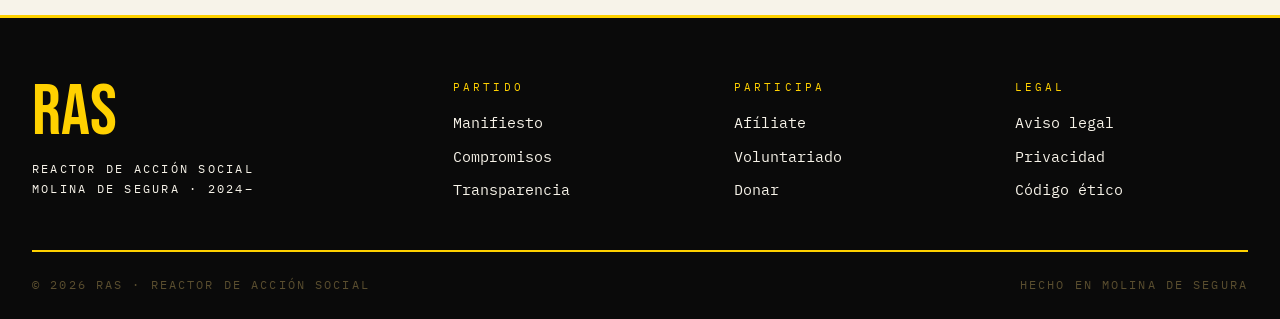
==== commit 0bd6f257: "Actualizar domicilio al oficial (Calle Vaguada 12) y quitar horario inventado" ====
--- a/aviso-legal.html
+++ b/aviso-legal.html
@@ -60,7 +60,7 @@
           <div><dt>Naturaleza jurídica</dt><dd>Partido político de ámbito municipal</dd></div>
           <div><dt>NIF</dt><dd>G22558571</dd></div>
           <div><dt>Registro de Partidos Políticos</dt><dd>Partido de ámbito local inscrito en el Registro de Partidos Políticos del Ministerio del Interior con fecha 27 de febrero de 2026, en el Tomo IX, folio 2794 del Libro de Inscripciones (Resolución de la Dirección General de Política Interior; Ley Orgánica 6/2002, de 27 de junio, de Partidos Políticos).</dd></div>
-          <div><dt>Domicilio social</dt><dd>C/ Mayor, 18 — 30500 Molina de Segura (Murcia)</dd></div>
+          <div><dt>Domicilio social</dt><dd>Calle Vaguada nº 12, bajo — 30500 Molina de Segura (Murcia)</dd></div>
           <div><dt>Correo electrónico</dt><dd><a href="mailto:hola@reactorras.org">hola@reactorras.org</a></dd></div>
           <div><dt>Teléfono</dt><dd>+34 968 00 00 00</dd></div>
         </dl>
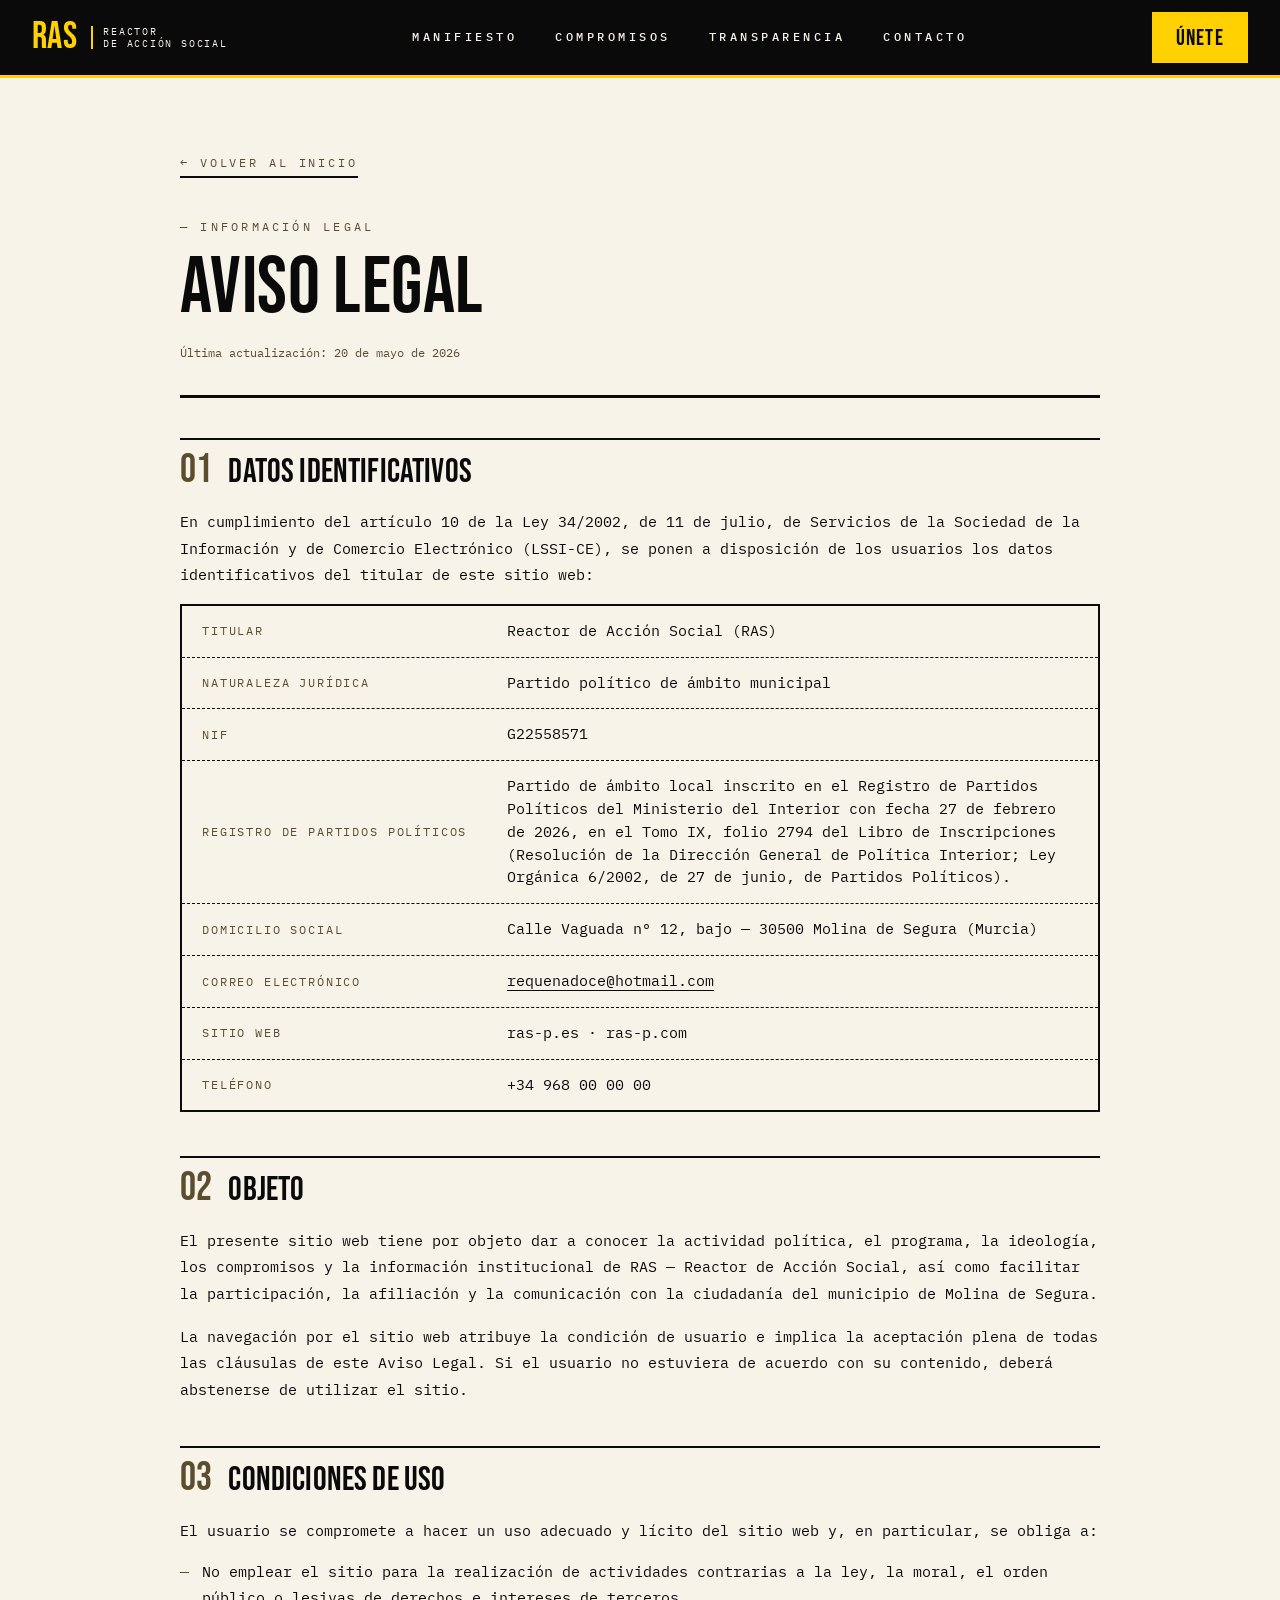
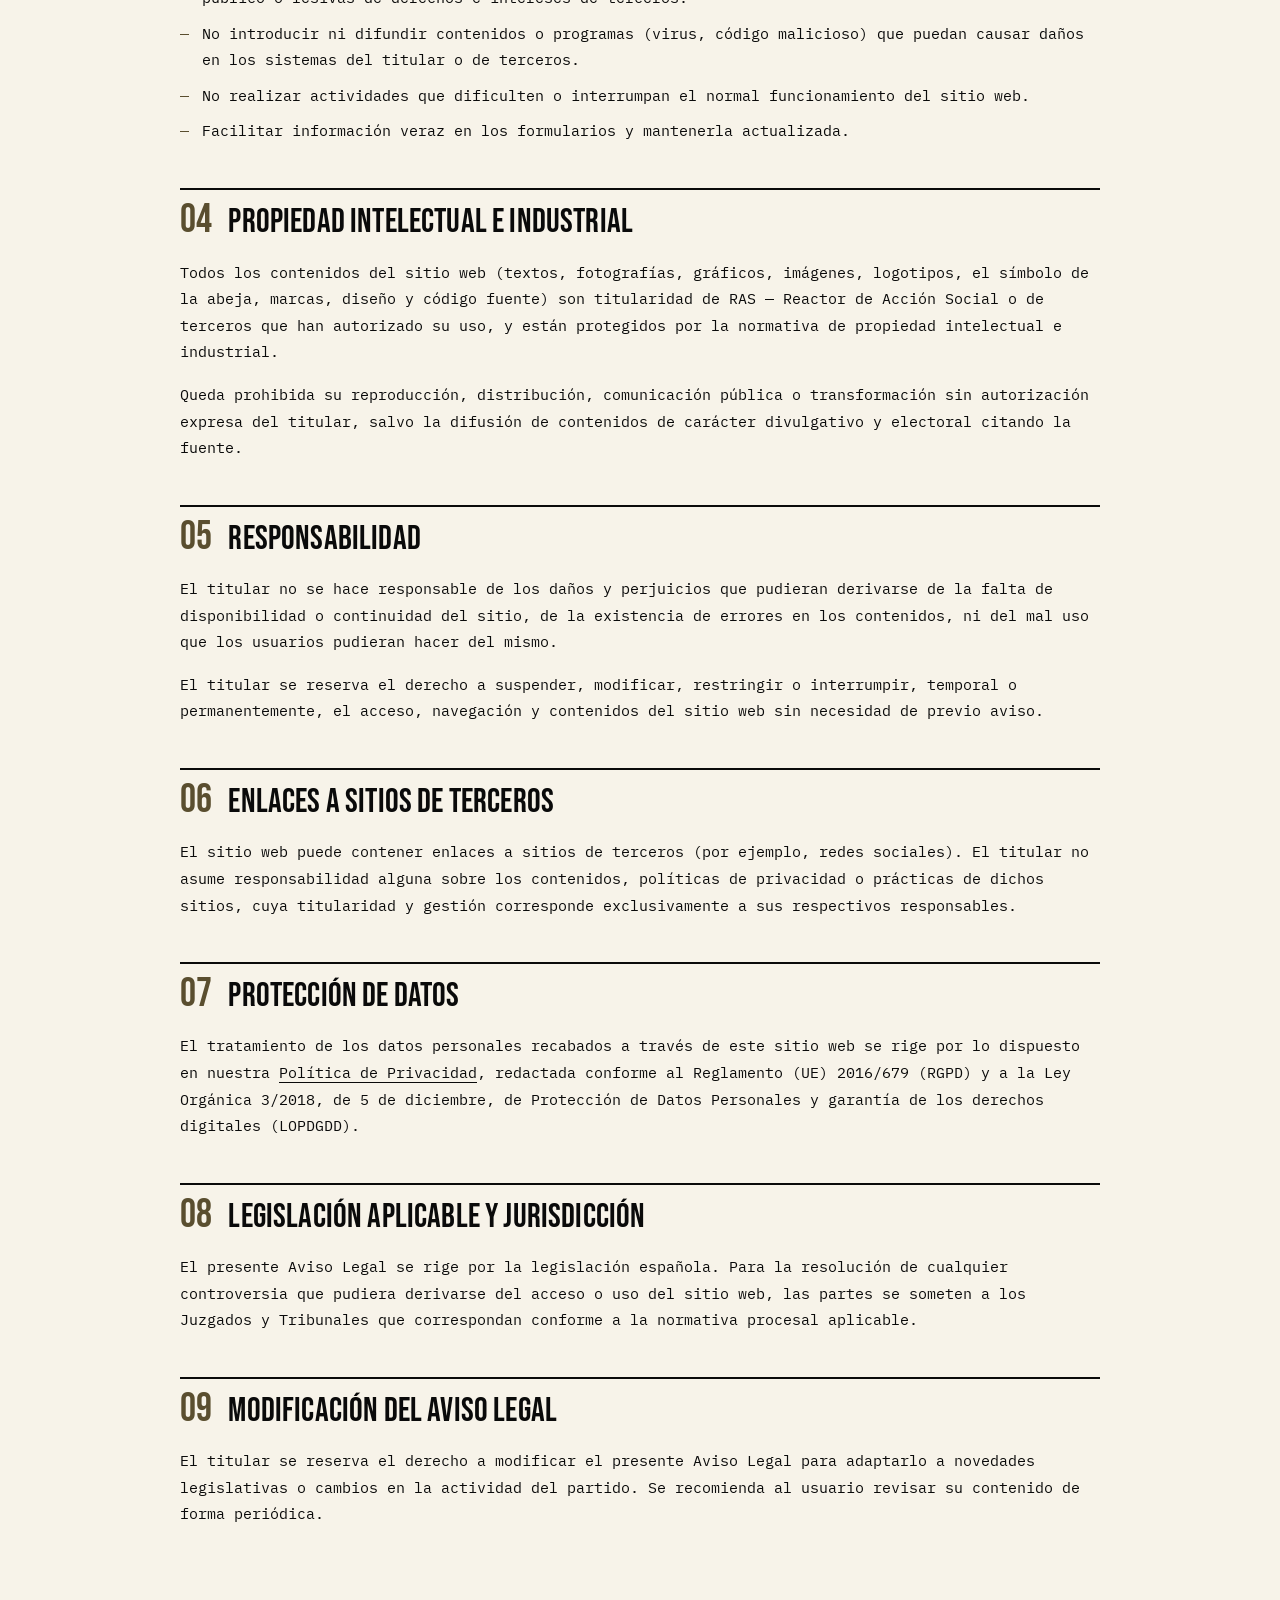
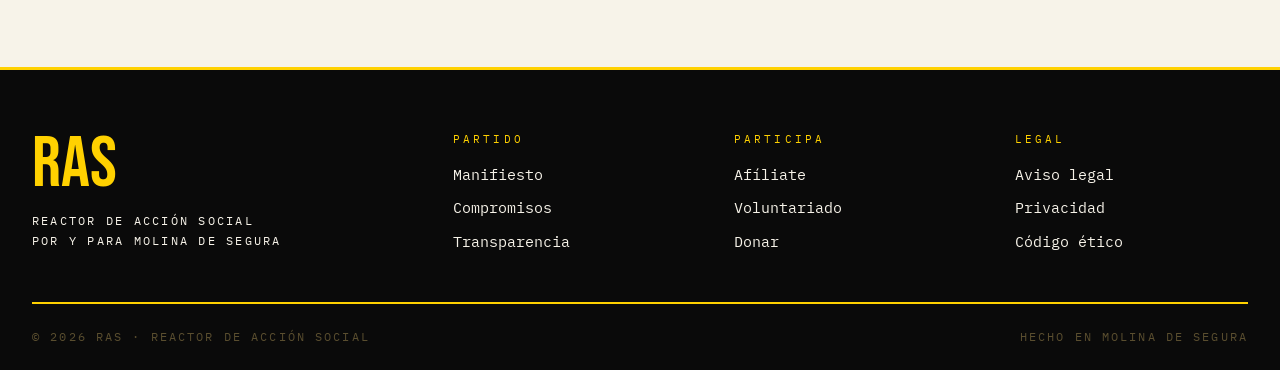
==== commit e1af880a: "Sustituir contenido de ejemplo por datos reales (8 compromisos, email, web, transparencia)" ====
--- a/aviso-legal.html
+++ b/aviso-legal.html
@@ -61,7 +61,8 @@
           <div><dt>NIF</dt><dd>G22558571</dd></div>
           <div><dt>Registro de Partidos Políticos</dt><dd>Partido de ámbito local inscrito en el Registro de Partidos Políticos del Ministerio del Interior con fecha 27 de febrero de 2026, en el Tomo IX, folio 2794 del Libro de Inscripciones (Resolución de la Dirección General de Política Interior; Ley Orgánica 6/2002, de 27 de junio, de Partidos Políticos).</dd></div>
           <div><dt>Domicilio social</dt><dd>Calle Vaguada nº 12, bajo — 30500 Molina de Segura (Murcia)</dd></div>
-          <div><dt>Correo electrónico</dt><dd><a href="mailto:hola@reactorras.org">hola@reactorras.org</a></dd></div>
+          <div><dt>Correo electrónico</dt><dd><a href="mailto:requenadoce@hotmail.com">requenadoce@hotmail.com</a></dd></div>
+          <div><dt>Sitio web</dt><dd>ras-p.es · ras-p.com</dd></div>
           <div><dt>Teléfono</dt><dd>+34 968 00 00 00</dd></div>
         </dl>
       </section>
@@ -165,7 +166,7 @@
     <div class="footer-inner">
       <div class="footer-brand">
         <span class="footer-mark">RAS</span>
-        <p class="footer-tagline">Reactor de Acción Social<br/>Molina de Segura · 2024–</p>
+        <p class="footer-tagline">Reactor de Acción Social<br/>Por y para Molina de Segura</p>
       </div>
       <div class="footer-col">
         <h4>Partido</h4>
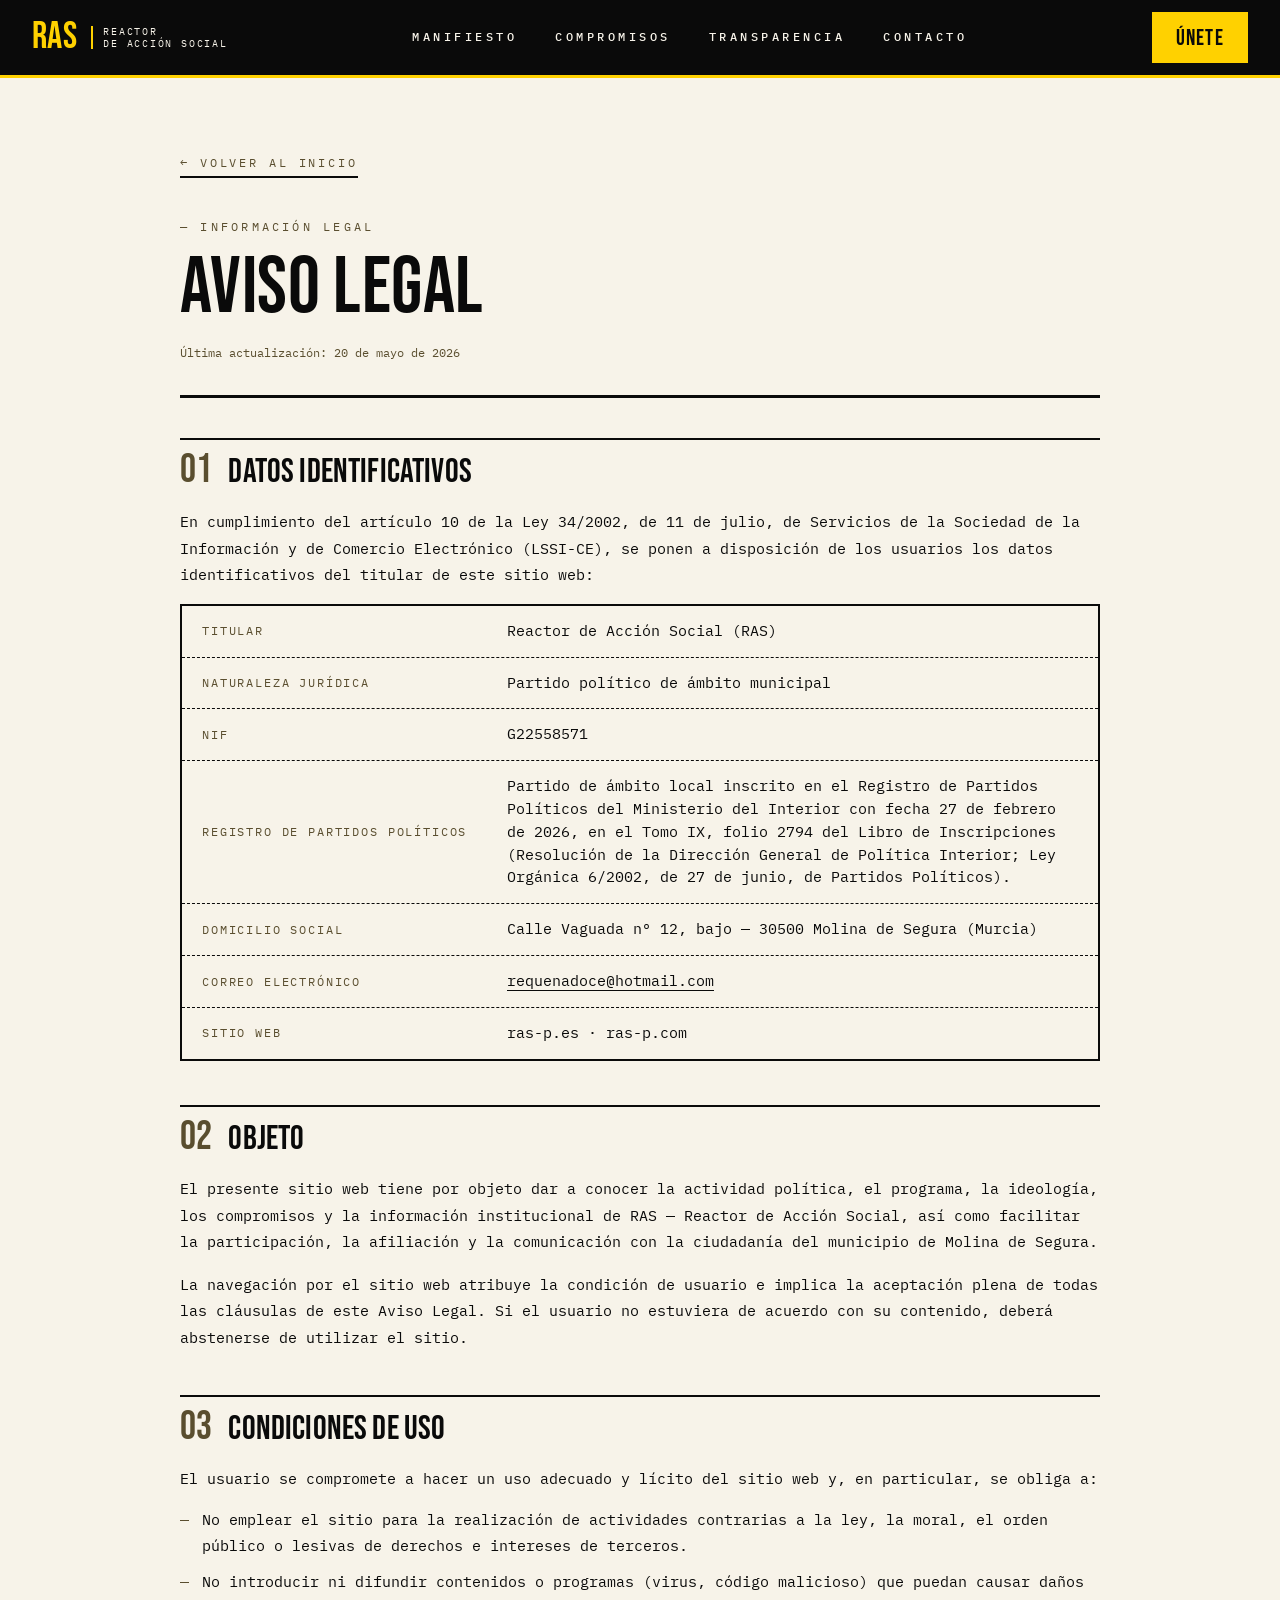
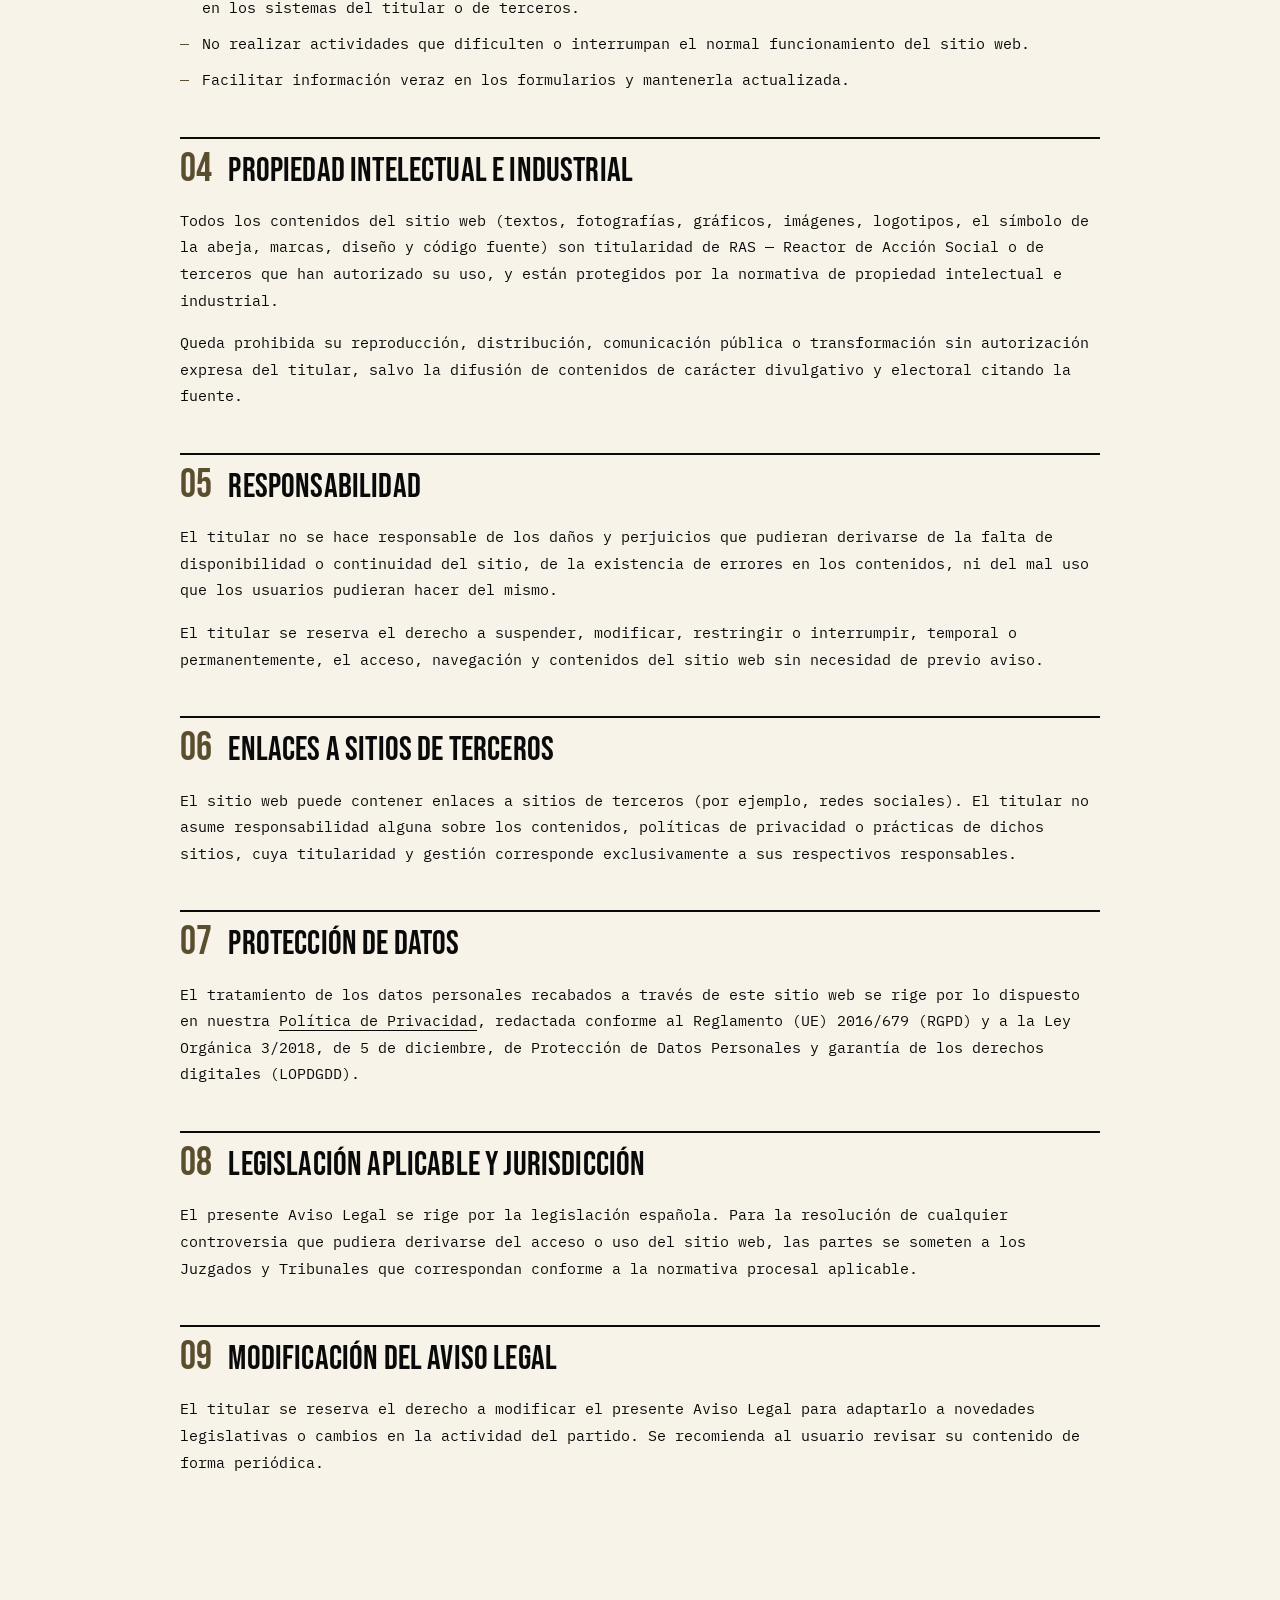
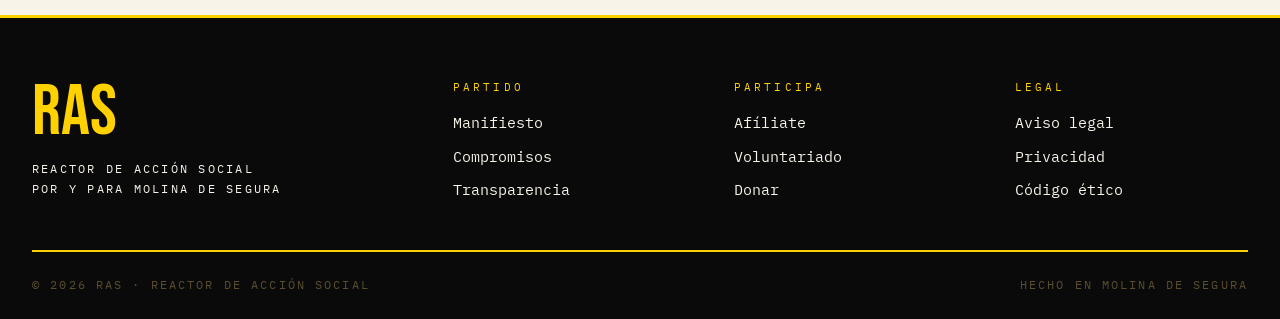
==== commit 0b1d895c: "Quitar teléfono inventado del aviso legal" ====
--- a/aviso-legal.html
+++ b/aviso-legal.html
@@ -63,7 +63,6 @@
           <div><dt>Domicilio social</dt><dd>Calle Vaguada nº 12, bajo — 30500 Molina de Segura (Murcia)</dd></div>
           <div><dt>Correo electrónico</dt><dd><a href="mailto:requenadoce@hotmail.com">requenadoce@hotmail.com</a></dd></div>
           <div><dt>Sitio web</dt><dd>ras-p.es · ras-p.com</dd></div>
-          <div><dt>Teléfono</dt><dd>+34 968 00 00 00</dd></div>
         </dl>
       </section>
 
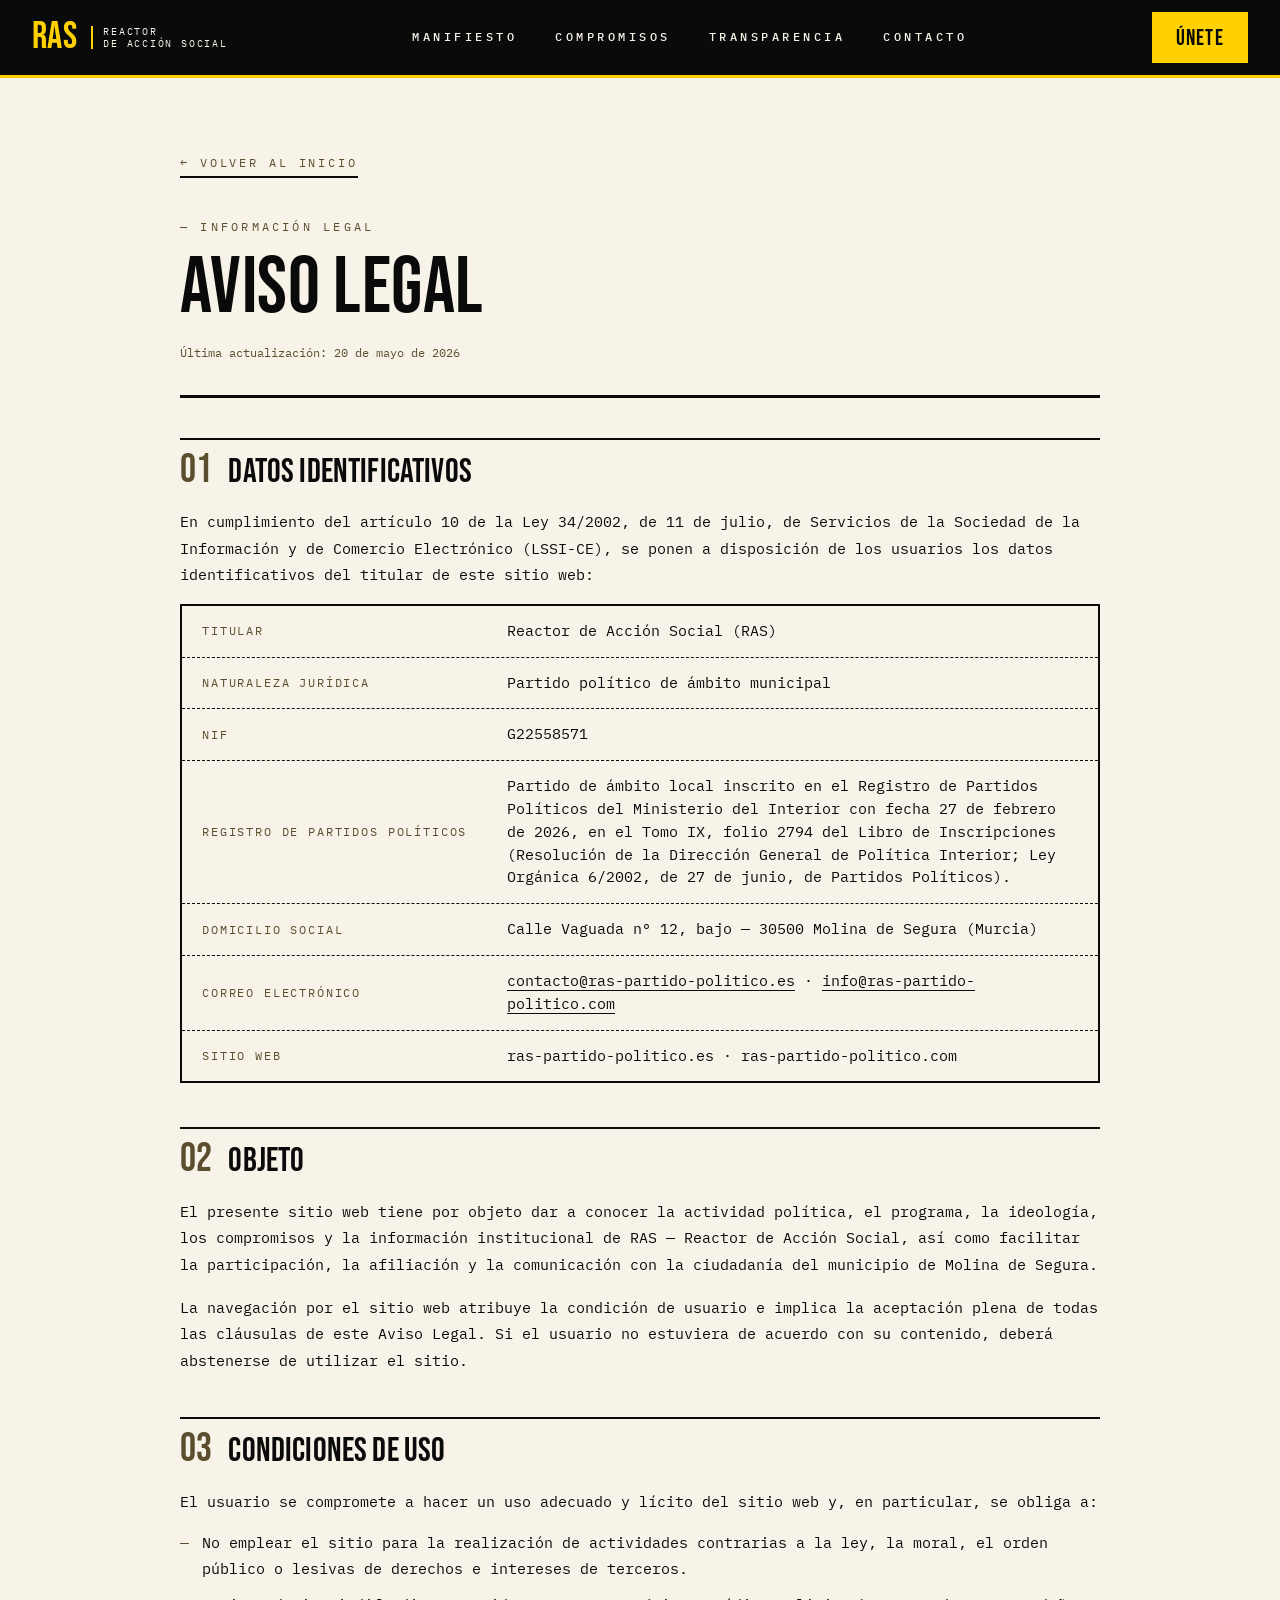
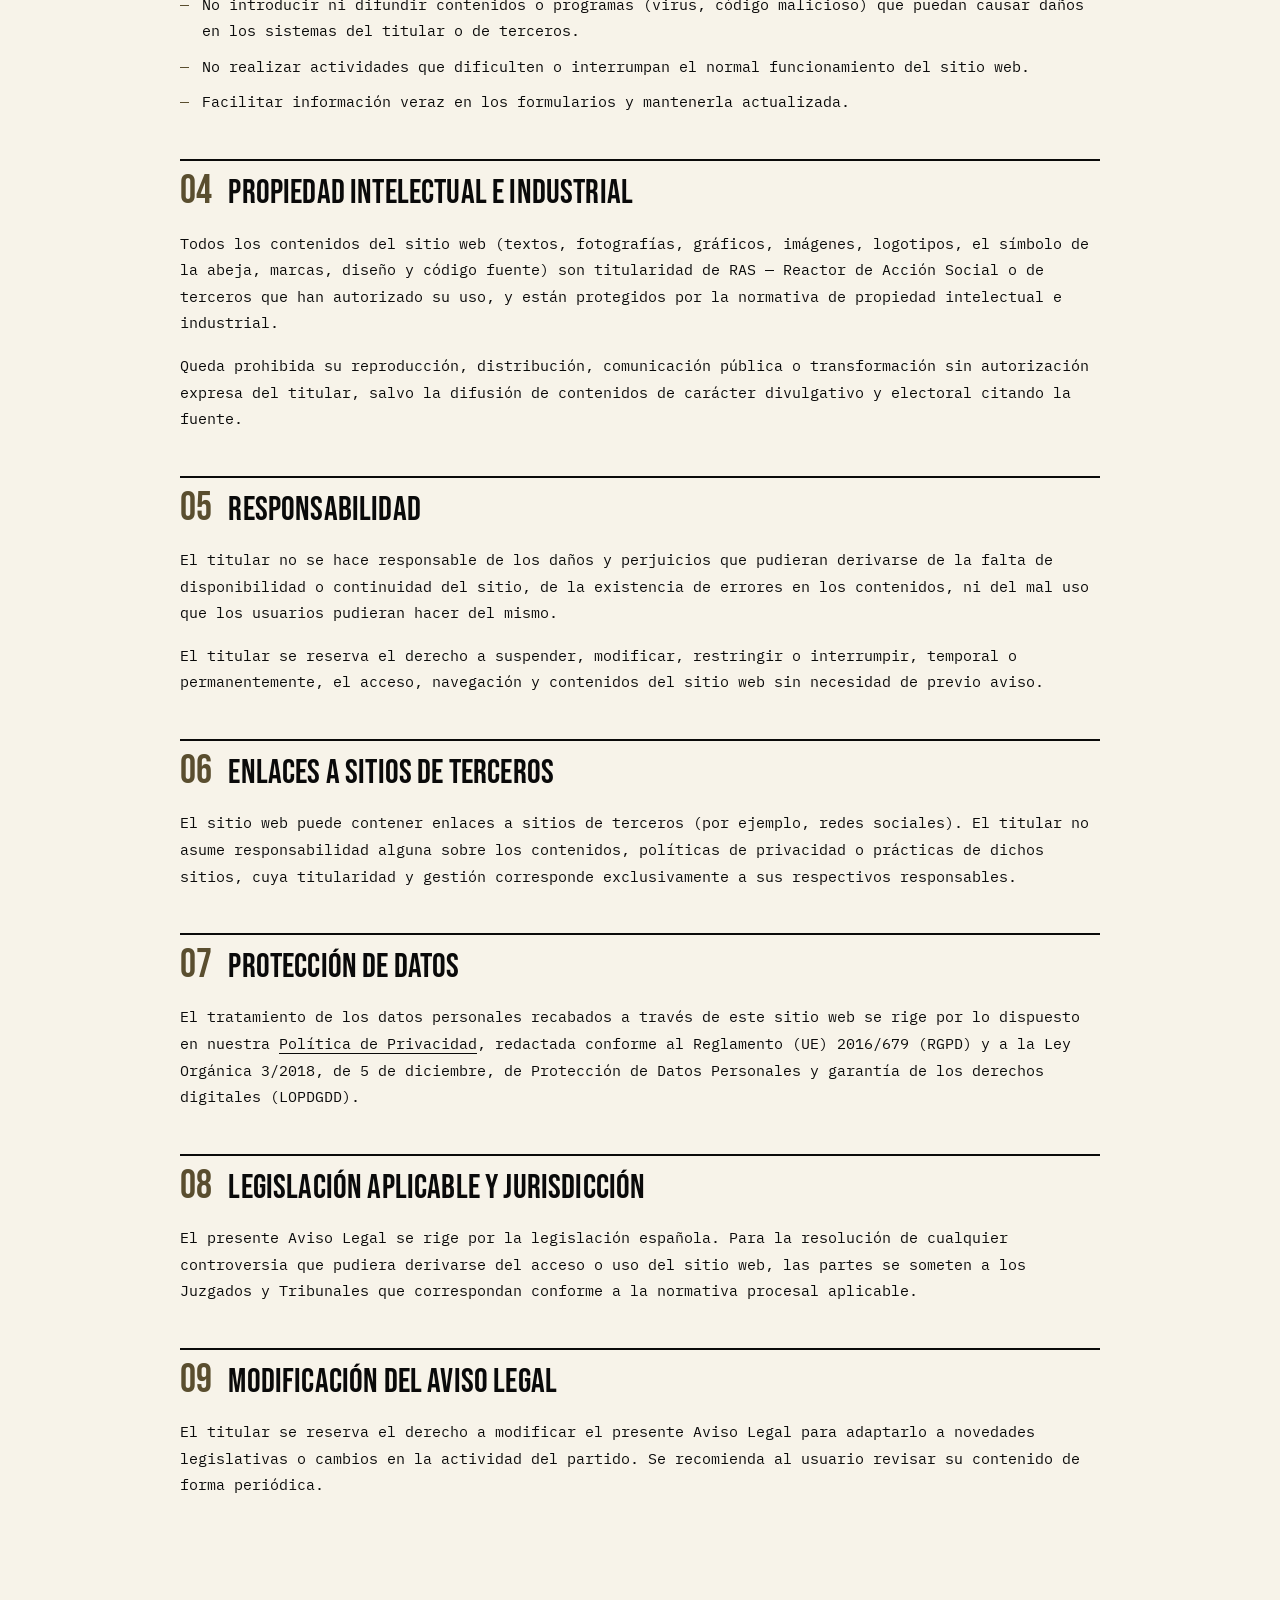
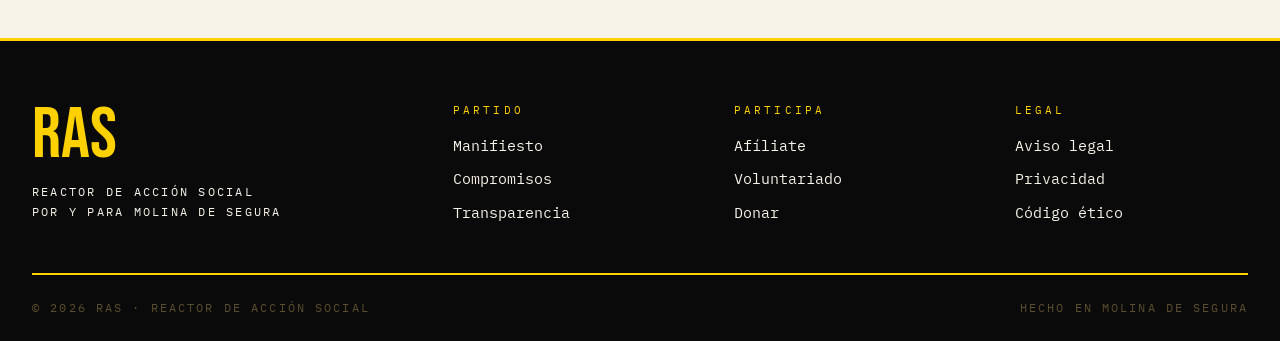
==== commit 14b3d285: "Actualizar dominio (ras-partido-politico.es/.com) y correos oficiales" ====
--- a/aviso-legal.html
+++ b/aviso-legal.html
@@ -61,8 +61,8 @@
           <div><dt>NIF</dt><dd>G22558571</dd></div>
           <div><dt>Registro de Partidos Políticos</dt><dd>Partido de ámbito local inscrito en el Registro de Partidos Políticos del Ministerio del Interior con fecha 27 de febrero de 2026, en el Tomo IX, folio 2794 del Libro de Inscripciones (Resolución de la Dirección General de Política Interior; Ley Orgánica 6/2002, de 27 de junio, de Partidos Políticos).</dd></div>
           <div><dt>Domicilio social</dt><dd>Calle Vaguada nº 12, bajo — 30500 Molina de Segura (Murcia)</dd></div>
-          <div><dt>Correo electrónico</dt><dd><a href="mailto:requenadoce@hotmail.com">requenadoce@hotmail.com</a></dd></div>
-          <div><dt>Sitio web</dt><dd>ras-p.es · ras-p.com</dd></div>
+          <div><dt>Correo electrónico</dt><dd><a href="mailto:contacto@ras-partido-politico.es">contacto@ras-partido-politico.es</a> · <a href="mailto:info@ras-partido-politico.com">info@ras-partido-politico.com</a></dd></div>
+          <div><dt>Sitio web</dt><dd>ras-partido-politico.es · ras-partido-politico.com</dd></div>
         </dl>
       </section>
 
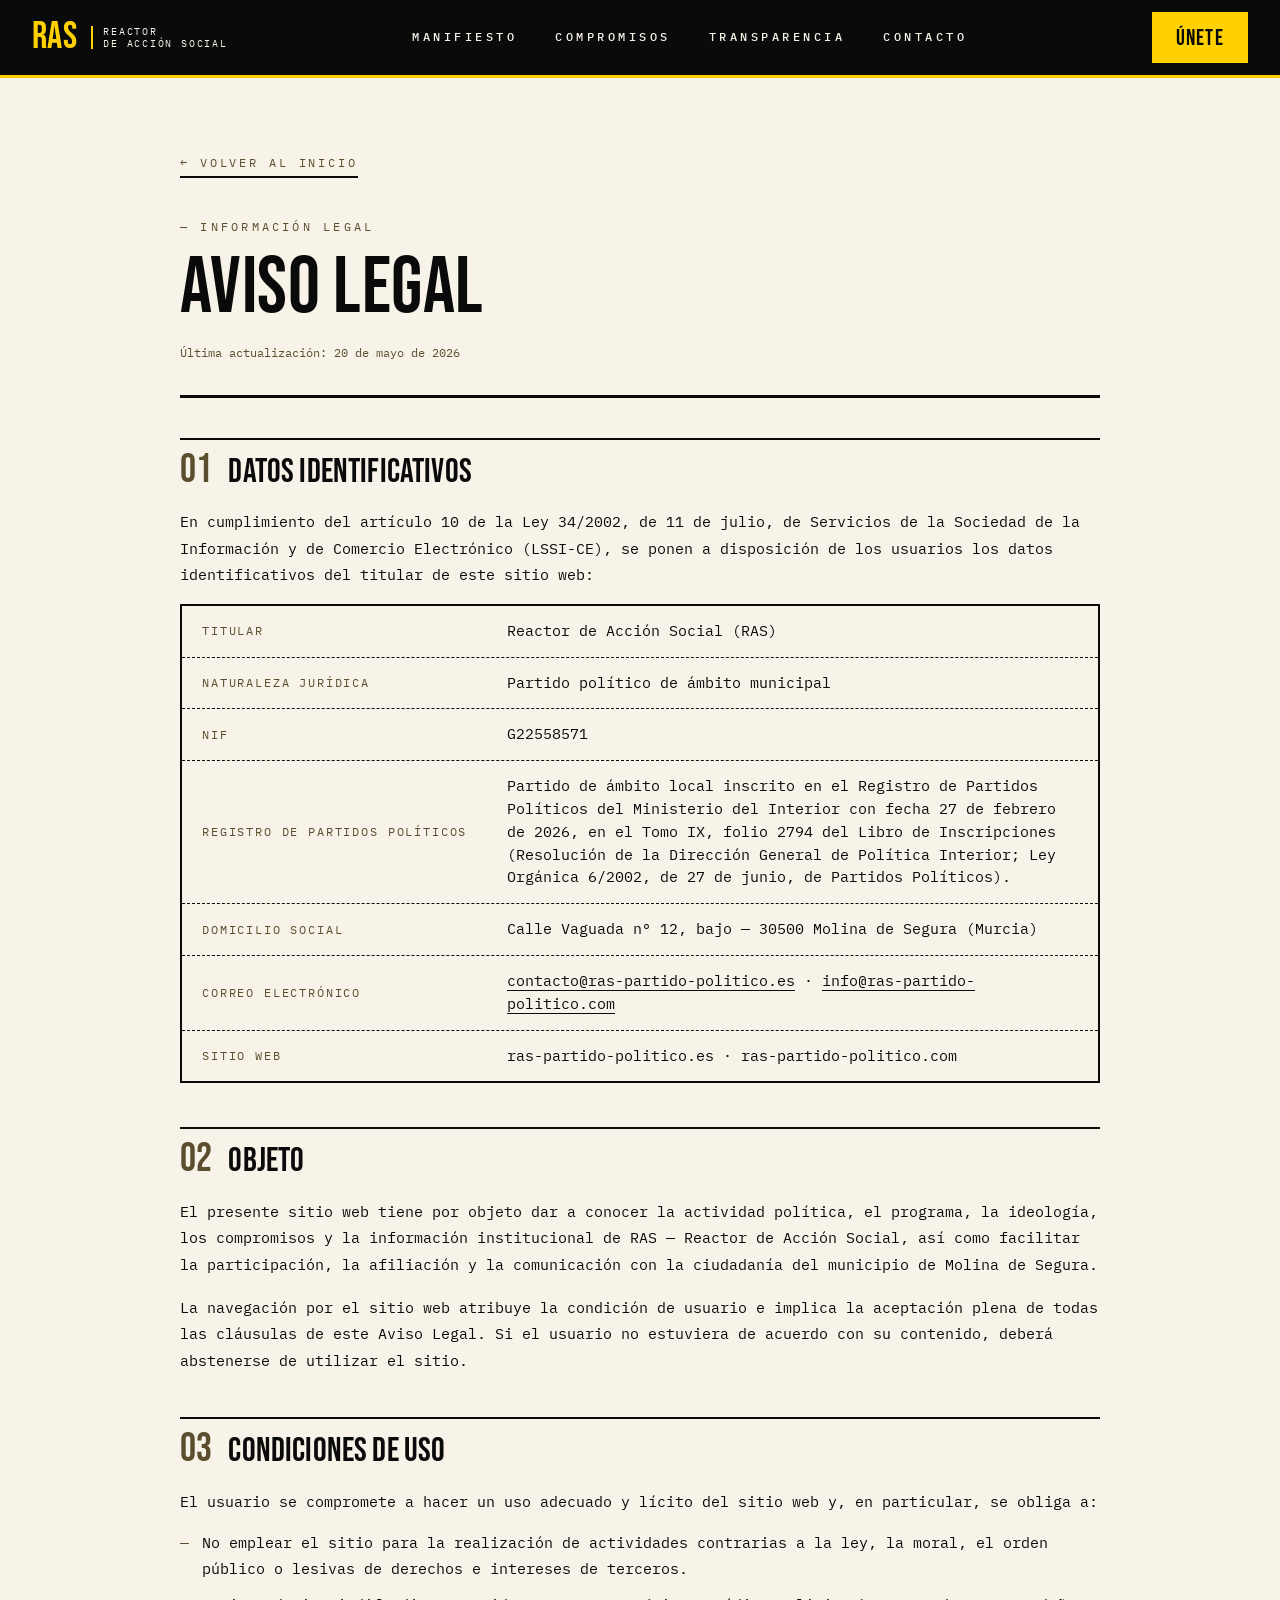
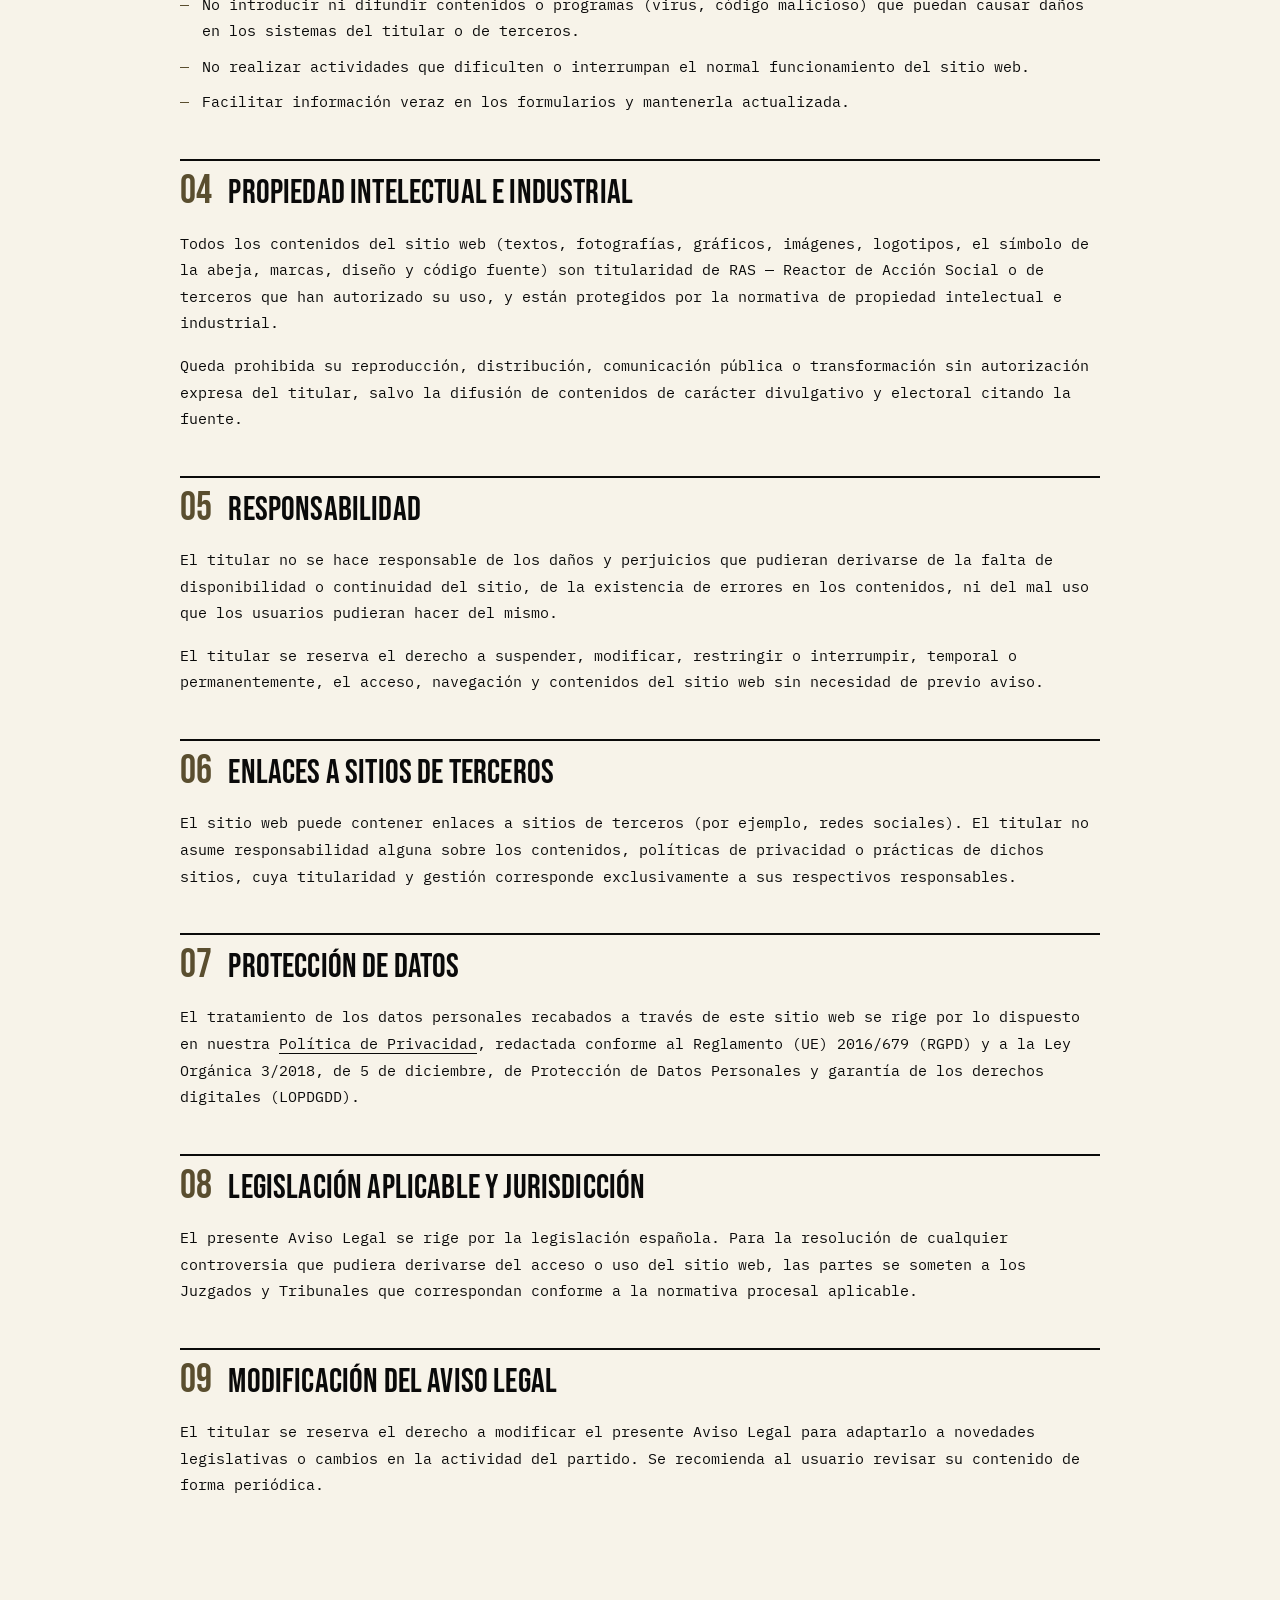
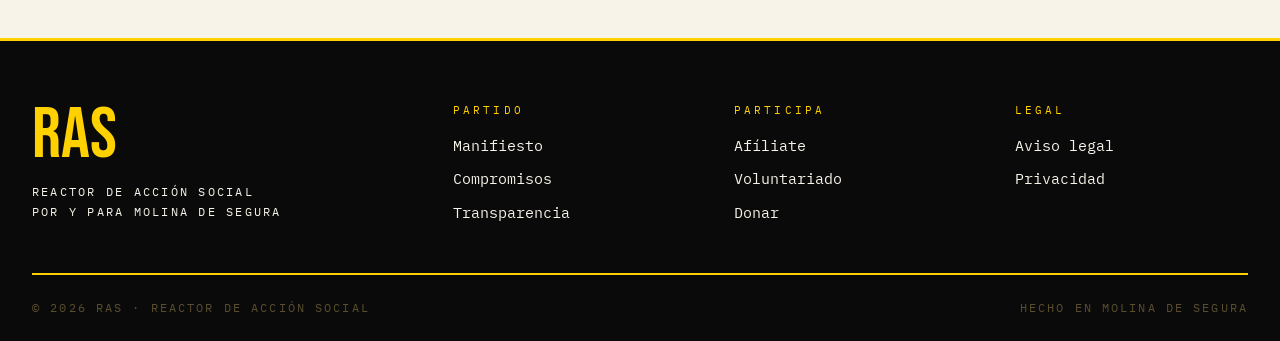
==== commit 879c99cc: "Ocultar enlace de código ético del footer hasta tener los estatutos" ====
--- a/aviso-legal.html
+++ b/aviso-legal.html
@@ -188,7 +188,6 @@
         <ul>
           <li><a href="aviso-legal.html">Aviso legal</a></li>
           <li><a href="privacidad.html">Privacidad</a></li>
-          <li><a href="codigo-etico.html">Código ético</a></li>
         </ul>
       </div>
     </div>
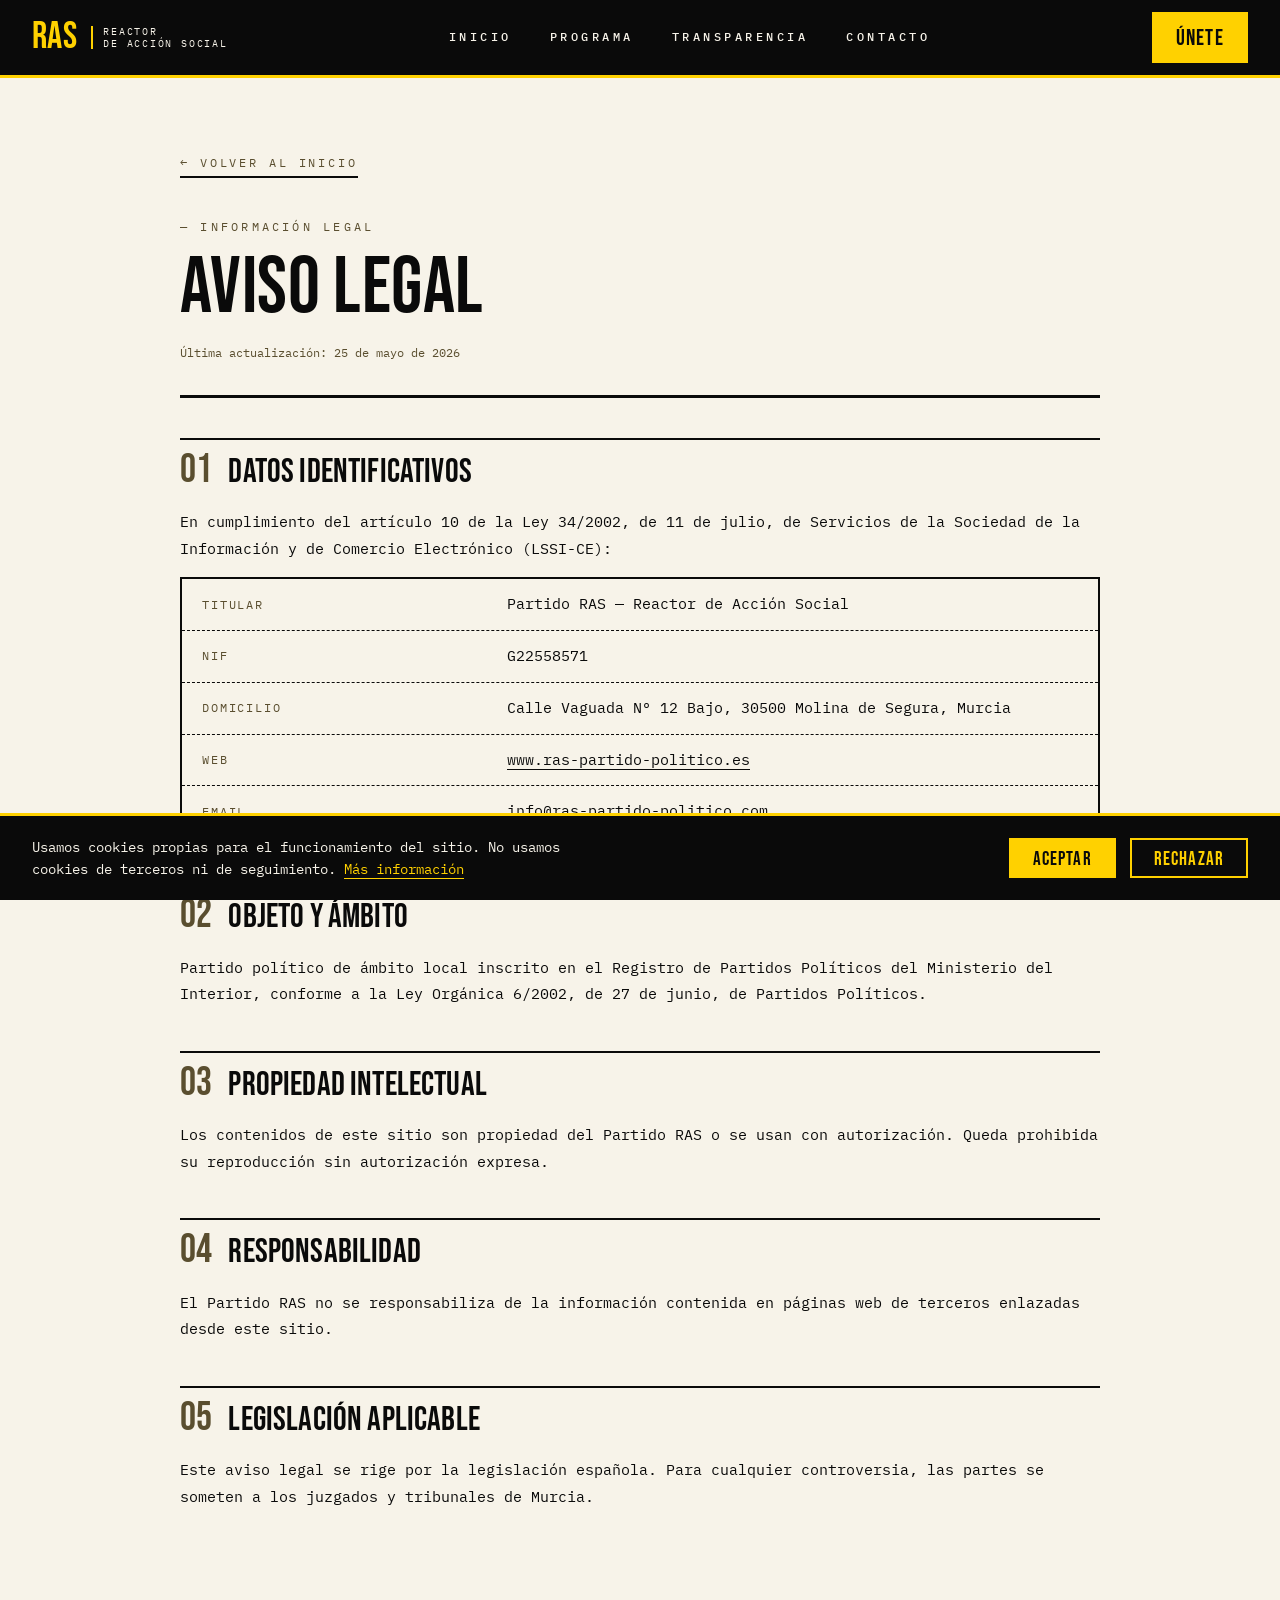
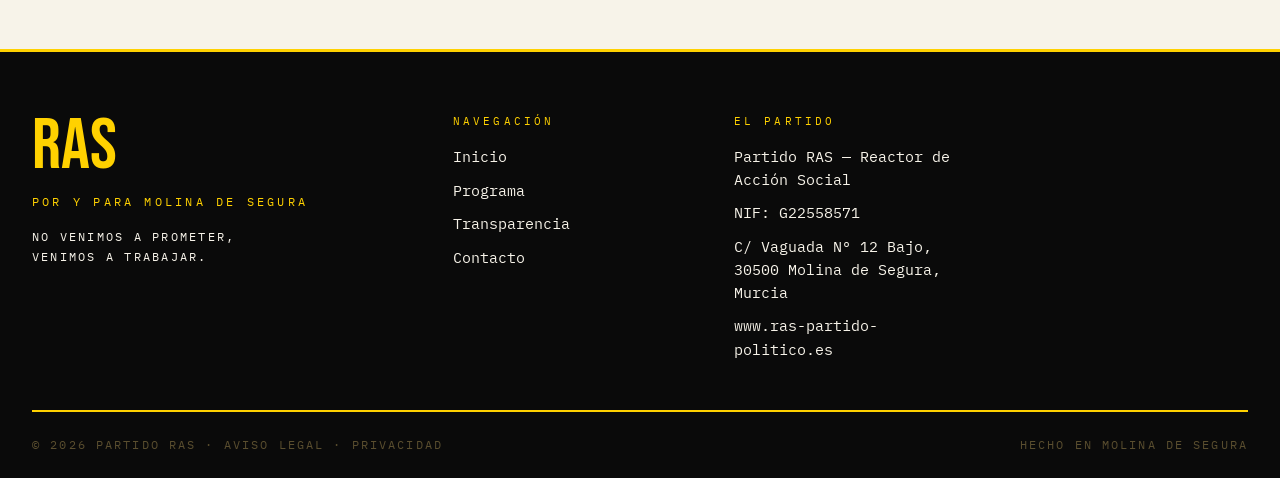
==== commit 22c397b6: "feat: web completa partido RAS v1.0" ====
--- a/aviso-legal.html
+++ b/aviso-legal.html
@@ -1,11 +1,17 @@
 <!DOCTYPE html>
 <html lang="es">
 <head>
+  <!-- ============================================================
+       META
+       ============================================================ -->
   <meta charset="UTF-8" />
   <meta name="viewport" content="width=device-width, initial-scale=1.0" />
   <title>Aviso Legal · RAS — Reactor de Acción Social</title>
-  <meta name="description" content="Aviso legal e información identificativa de RAS, Reactor de Acción Social, partido político de Molina de Segura." />
-  <meta name="robots" content="index, follow" />
+  <meta name="description" content="Aviso legal del Partido RAS — Reactor de Acción Social, conforme al artículo 10 de la Ley 34/2002." />
+  <meta property="og:title" content="Aviso Legal · Partido RAS" />
+  <meta property="og:type" content="website" />
+  <meta property="og:description" content="Datos identificativos y condiciones de uso del sitio web del Partido RAS." />
+  <link rel="canonical" href="https://www.ras-partido-politico.es/aviso-legal.html" />
 
   <link rel="preconnect" href="https://fonts.googleapis.com">
   <link rel="preconnect" href="https://fonts.gstatic.com" crossorigin>
@@ -14,6 +20,7 @@
 </head>
 <body>
 
+  <!-- HEADER -->
   <header class="navbar" id="navbar">
     <div class="navbar-inner">
       <a href="index.html" class="logo" aria-label="RAS — Reactor de Acción Social">
@@ -21,12 +28,12 @@
         <span class="logo-sub">Reactor<br/>de Acción Social</span>
       </a>
       <nav class="nav-links" aria-label="Navegación principal">
-        <a href="index.html#manifiesto">Manifiesto</a>
-        <a href="index.html#compromisos">Compromisos</a>
-        <a href="index.html#transparencia">Transparencia</a>
-        <a href="index.html#contacto">Contacto</a>
+        <a href="index.html">Inicio</a>
+        <a href="programa.html">Programa</a>
+        <a href="transparencia.html">Transparencia</a>
+        <a href="contacto.html">Contacto</a>
       </nav>
-      <a href="index.html#contacto" class="nav-cta">Únete</a>
+      <a href="index.html#unete" class="nav-cta">Únete</a>
       <button class="hamburger" id="hamburger" aria-label="Abrir menú" aria-expanded="false">
         <span></span><span></span><span></span>
       </button>
@@ -34,175 +41,121 @@
   </header>
 
   <aside class="mobile-menu" id="mobileMenu" aria-hidden="true">
-    <a href="index.html#manifiesto">Manifiesto</a>
-    <a href="index.html#compromisos">Compromisos</a>
-    <a href="index.html#transparencia">Transparencia</a>
-    <a href="index.html#contacto">Contacto</a>
-    <a href="index.html#contacto" class="nav-cta nav-cta--mobile">Únete</a>
+    <a href="index.html">Inicio</a>
+    <a href="programa.html">Programa</a>
+    <a href="transparencia.html">Transparencia</a>
+    <a href="contacto.html">Contacto</a>
+    <a href="index.html#unete" class="nav-cta nav-cta--mobile">Únete</a>
   </aside>
 
+  <!-- ============================================================
+       CONTENIDO LEGAL
+       ============================================================ -->
   <main class="legal">
     <div class="legal-inner">
       <a href="index.html" class="legal-back">← Volver al inicio</a>
       <p class="legal-eyebrow">— Información legal</p>
       <h1 class="legal-title">Aviso Legal</h1>
-      <p class="legal-updated">Última actualización: 20 de mayo de 2026</p>
+      <p class="legal-updated">Última actualización: 25 de mayo de 2026</p>
 
       <section class="legal-section">
         <h2><span class="legal-num">01</span> Datos identificativos</h2>
-        <p>
-          En cumplimiento del artículo 10 de la Ley 34/2002, de 11 de julio, de Servicios de la
-          Sociedad de la Información y de Comercio Electrónico (LSSI-CE), se ponen a disposición
-          de los usuarios los datos identificativos del titular de este sitio web:
-        </p>
+        <p>En cumplimiento del artículo 10 de la Ley 34/2002, de 11 de julio, de Servicios de la Sociedad de la Información y de Comercio Electrónico (LSSI-CE):</p>
         <dl class="legal-data">
-          <div><dt>Titular</dt><dd>Reactor de Acción Social (RAS)</dd></div>
-          <div><dt>Naturaleza jurídica</dt><dd>Partido político de ámbito municipal</dd></div>
+          <div><dt>Titular</dt><dd>Partido RAS — Reactor de Acción Social</dd></div>
           <div><dt>NIF</dt><dd>G22558571</dd></div>
-          <div><dt>Registro de Partidos Políticos</dt><dd>Partido de ámbito local inscrito en el Registro de Partidos Políticos del Ministerio del Interior con fecha 27 de febrero de 2026, en el Tomo IX, folio 2794 del Libro de Inscripciones (Resolución de la Dirección General de Política Interior; Ley Orgánica 6/2002, de 27 de junio, de Partidos Políticos).</dd></div>
-          <div><dt>Domicilio social</dt><dd>Calle Vaguada nº 12, bajo — 30500 Molina de Segura (Murcia)</dd></div>
-          <div><dt>Correo electrónico</dt><dd><a href="mailto:contacto@ras-partido-politico.es">contacto@ras-partido-politico.es</a> · <a href="mailto:info@ras-partido-politico.com">info@ras-partido-politico.com</a></dd></div>
-          <div><dt>Sitio web</dt><dd>ras-partido-politico.es · ras-partido-politico.com</dd></div>
+          <div><dt>Domicilio</dt><dd>Calle Vaguada Nº 12 Bajo, 30500 Molina de Segura, Murcia</dd></div>
+          <div><dt>Web</dt><dd><a href="https://www.ras-partido-politico.es">www.ras-partido-politico.es</a></dd></div>
+          <div><dt>Email</dt><dd><a href="mailto:info@ras-partido-politico.com">info@ras-partido-politico.com</a></dd></div>
         </dl>
       </section>
 
       <section class="legal-section">
-        <h2><span class="legal-num">02</span> Objeto</h2>
+        <h2><span class="legal-num">02</span> Objeto y ámbito</h2>
         <p>
-          El presente sitio web tiene por objeto dar a conocer la actividad política, el programa,
-          la ideología, los compromisos y la información institucional de RAS — Reactor de Acción
-          Social, así como facilitar la participación, la afiliación y la comunicación con la
-          ciudadanía del municipio de Molina de Segura.
-        </p>
-        <p>
-          La navegación por el sitio web atribuye la condición de usuario e implica la aceptación
-          plena de todas las cláusulas de este Aviso Legal. Si el usuario no estuviera de acuerdo
-          con su contenido, deberá abstenerse de utilizar el sitio.
+          Partido político de ámbito local inscrito en el Registro de Partidos Políticos del
+          Ministerio del Interior, conforme a la Ley Orgánica 6/2002, de 27 de junio, de Partidos
+          Políticos.
         </p>
       </section>
 
       <section class="legal-section">
-        <h2><span class="legal-num">03</span> Condiciones de uso</h2>
-        <p>El usuario se compromete a hacer un uso adecuado y lícito del sitio web y, en particular, se obliga a:</p>
-        <ul>
-          <li>No emplear el sitio para la realización de actividades contrarias a la ley, la moral, el orden público o lesivas de derechos e intereses de terceros.</li>
-          <li>No introducir ni difundir contenidos o programas (virus, código malicioso) que puedan causar daños en los sistemas del titular o de terceros.</li>
-          <li>No realizar actividades que dificulten o interrumpan el normal funcionamiento del sitio web.</li>
-          <li>Facilitar información veraz en los formularios y mantenerla actualizada.</li>
-        </ul>
-      </section>
-
-      <section class="legal-section">
-        <h2><span class="legal-num">04</span> Propiedad intelectual e industrial</h2>
+        <h2><span class="legal-num">03</span> Propiedad intelectual</h2>
         <p>
-          Todos los contenidos del sitio web (textos, fotografías, gráficos, imágenes, logotipos,
-          el símbolo de la abeja, marcas, diseño y código fuente) son titularidad de RAS — Reactor
-          de Acción Social o de terceros que han autorizado su uso, y están protegidos por la
-          normativa de propiedad intelectual e industrial.
-        </p>
-        <p>
-          Queda prohibida su reproducción, distribución, comunicación pública o transformación sin
-          autorización expresa del titular, salvo la difusión de contenidos de carácter divulgativo
-          y electoral citando la fuente.
+          Los contenidos de este sitio son propiedad del Partido RAS o se usan con autorización.
+          Queda prohibida su reproducción sin autorización expresa.
         </p>
       </section>
 
       <section class="legal-section">
-        <h2><span class="legal-num">05</span> Responsabilidad</h2>
+        <h2><span class="legal-num">04</span> Responsabilidad</h2>
         <p>
-          El titular no se hace responsable de los daños y perjuicios que pudieran derivarse de la
-          falta de disponibilidad o continuidad del sitio, de la existencia de errores en los
-          contenidos, ni del mal uso que los usuarios pudieran hacer del mismo.
-        </p>
-        <p>
-          El titular se reserva el derecho a suspender, modificar, restringir o interrumpir, temporal
-          o permanentemente, el acceso, navegación y contenidos del sitio web sin necesidad de previo
-          aviso.
+          El Partido RAS no se responsabiliza de la información contenida en páginas web de
+          terceros enlazadas desde este sitio.
         </p>
       </section>
 
       <section class="legal-section">
-        <h2><span class="legal-num">06</span> Enlaces a sitios de terceros</h2>
+        <h2><span class="legal-num">05</span> Legislación aplicable</h2>
         <p>
-          El sitio web puede contener enlaces a sitios de terceros (por ejemplo, redes sociales). El
-          titular no asume responsabilidad alguna sobre los contenidos, políticas de privacidad o
-          prácticas de dichos sitios, cuya titularidad y gestión corresponde exclusivamente a sus
-          respectivos responsables.
-        </p>
-      </section>
-
-      <section class="legal-section">
-        <h2><span class="legal-num">07</span> Protección de datos</h2>
-        <p>
-          El tratamiento de los datos personales recabados a través de este sitio web se rige por lo
-          dispuesto en nuestra <a href="privacidad.html">Política de Privacidad</a>, redactada conforme
-          al Reglamento (UE) 2016/679 (RGPD) y a la Ley Orgánica 3/2018, de 5 de diciembre, de
-          Protección de Datos Personales y garantía de los derechos digitales (LOPDGDD).
-        </p>
-      </section>
-
-      <section class="legal-section">
-        <h2><span class="legal-num">08</span> Legislación aplicable y jurisdicción</h2>
-        <p>
-          El presente Aviso Legal se rige por la legislación española. Para la resolución de cualquier
-          controversia que pudiera derivarse del acceso o uso del sitio web, las partes se someten a
-          los Juzgados y Tribunales que correspondan conforme a la normativa procesal aplicable.
-        </p>
-      </section>
-
-      <section class="legal-section">
-        <h2><span class="legal-num">09</span> Modificación del aviso legal</h2>
-        <p>
-          El titular se reserva el derecho a modificar el presente Aviso Legal para adaptarlo a
-          novedades legislativas o cambios en la actividad del partido. Se recomienda al usuario
-          revisar su contenido de forma periódica.
+          Este aviso legal se rige por la legislación española. Para cualquier controversia, las
+          partes se someten a los juzgados y tribunales de Murcia.
         </p>
       </section>
     </div>
   </main>
 
+  <!-- FOOTER -->
   <footer class="footer">
     <div class="footer-inner">
       <div class="footer-brand">
         <span class="footer-mark">RAS</span>
-        <p class="footer-tagline">Reactor de Acción Social<br/>Por y para Molina de Segura</p>
+        <p class="footer-slogan">Por y para Molina de Segura</p>
+        <p class="footer-tagline">No venimos a prometer,<br/>venimos a trabajar.</p>
       </div>
       <div class="footer-col">
-        <h4>Partido</h4>
+        <h4>Navegación</h4>
         <ul>
-          <li><a href="index.html#manifiesto">Manifiesto</a></li>
-          <li><a href="index.html#compromisos">Compromisos</a></li>
-          <li><a href="index.html#transparencia">Transparencia</a></li>
+          <li><a href="index.html">Inicio</a></li>
+          <li><a href="programa.html">Programa</a></li>
+          <li><a href="transparencia.html">Transparencia</a></li>
+          <li><a href="contacto.html">Contacto</a></li>
         </ul>
       </div>
       <div class="footer-col">
-        <h4>Participa</h4>
+        <h4>El partido</h4>
         <ul>
-          <li><a href="index.html#contacto">Afíliate</a></li>
-          <li><a href="index.html#contacto">Voluntariado</a></li>
-          <li><a href="index.html#contacto">Donar</a></li>
-        </ul>
-      </div>
-      <div class="footer-col">
-        <h4>Legal</h4>
-        <ul>
-          <li><a href="aviso-legal.html">Aviso legal</a></li>
-          <li><a href="privacidad.html">Privacidad</a></li>
+          <li>Partido RAS — Reactor de Acción Social</li>
+          <li>NIF: G22558571</li>
+          <li>C/ Vaguada Nº 12 Bajo, 30500 Molina de Segura, Murcia</li>
+          <li><a href="https://www.ras-partido-politico.es">www.ras-partido-politico.es</a></li>
         </ul>
       </div>
     </div>
     <div class="footer-bottom">
-      <span>© 2026 RAS · Reactor de Acción Social</span>
+      <span>© 2026 Partido RAS · <a href="aviso-legal.html">Aviso legal</a> · <a href="privacidad.html">Privacidad</a></span>
       <span>Hecho en Molina de Segura</span>
     </div>
   </footer>
 
   <nav class="bottom-nav" aria-label="Navegación móvil">
-    <a href="index.html#manifiesto">Inicio</a>
-    <a href="index.html#compromisos">Programa</a>
-    <a href="index.html#transparencia">Cuentas</a>
-    <a href="index.html#contacto">Únete</a>
+    <a href="index.html">Inicio</a>
+    <a href="programa.html">Programa</a>
+    <a href="transparencia.html">Cuentas</a>
+    <a href="contacto.html">Contacto</a>
   </nav>
+
+  <!-- BANNER DE COOKIES -->
+  <div class="cookie-banner hidden" id="cookieBanner" role="dialog" aria-label="Aviso de cookies">
+    <p class="cookie-text">
+      Usamos cookies propias para el funcionamiento del sitio. No usamos cookies de terceros
+      ni de seguimiento. <a href="privacidad.html">Más información</a>
+    </p>
+    <div class="cookie-actions">
+      <button type="button" class="btn btn-solid" id="cookieAccept">Aceptar</button>
+      <button type="button" class="btn btn-outline" id="cookieReject">Rechazar</button>
+    </div>
+  </div>
 
   <script src="script.js"></script>
 </body>
--- a/styles.css
+++ b/styles.css
@@ -149,6 +149,7 @@
   transition: border-color 0.15s linear, color 0.15s linear;
 }
 .nav-links a:hover { color: var(--amarillo); border-bottom-color: var(--amarillo); }
+.nav-links a[aria-current="page"] { color: var(--amarillo); border-bottom-color: var(--amarillo); }
 
 .nav-cta {
   font-family: var(--bn);
@@ -287,6 +288,17 @@
   max-width: 1600px;
   margin: 0 auto;
 }
+.hero-mark-slogan {
+  display: block;
+  font-family: var(--bn);
+  font-size: 2rem; /* 32px en desktop */
+  letter-spacing: 0.15em;
+  text-transform: uppercase;
+  color: var(--amarillo);
+  text-align: left;
+  line-height: 1;
+  margin-top: 14px;
+}
 
 .hero-grid {
   background: var(--negro);
@@ -747,6 +759,13 @@
   text-transform: uppercase;
   color: var(--papel);
   line-height: 1.6;
+}
+.footer-slogan {
+  font-family: var(--mono);
+  font-size: 0.72rem;
+  letter-spacing: 0.28em;
+  text-transform: uppercase;
+  color: var(--amarillo);
 }
 .footer-col h4 {
   font-family: var(--mono);
@@ -987,6 +1006,7 @@
   }
   .hero-mark-text { font-size: clamp(5rem, 28vw, 9rem); max-width: 100%; }
   .hero-mark-sub { max-width: 100%; }
+  .hero-mark-slogan { font-size: 1.5rem; }
   .hero-slogan { margin-top: 0; padding: 26px var(--gutter); }
   .hero-slogan-text { font-size: clamp(2.4rem, 11vw, 4rem); line-height: 0.96; }
   .hero-col { padding: 36px var(--gutter); }
@@ -1019,3 +1039,425 @@
   .bottom-nav { display: grid; }
   body { padding-bottom: 56px; }
 }
+
+/* ============================================================
+   12. BOTONES / CTA
+   ============================================================ */
+.btn {
+  display: inline-block;
+  font-family: var(--bn);
+  font-size: 1.5rem;
+  line-height: 1;
+  letter-spacing: 0.06em;
+  text-transform: uppercase;
+  padding: 16px 30px 12px;
+  border: var(--rule) solid transparent;
+  cursor: pointer;
+  border-radius: 0;
+  transition: background 0.15s linear, color 0.15s linear;
+}
+/* amarillo sólido, texto negro */
+.btn-solid { background: var(--amarillo); color: var(--negro); border-color: var(--amarillo); }
+.btn-solid:hover { background: var(--negro); color: var(--amarillo); border-color: var(--amarillo); }
+/* outline amarillo (sobre fondo negro) */
+.btn-outline { background: transparent; color: var(--amarillo); border-color: var(--amarillo); }
+.btn-outline:hover { background: var(--amarillo); color: var(--negro); }
+/* negro sólido, texto amarillo */
+.btn-dark { background: var(--negro); color: var(--amarillo); border-color: var(--negro); }
+.btn-dark:hover { background: transparent; color: var(--negro); }
+
+/* ============================================================
+   13. HERO — CTAs bajo el lema
+   ============================================================ */
+.hero-cta-row {
+  background: var(--negro);
+  display: flex;
+  flex-wrap: wrap;
+  gap: 18px;
+  padding: 36px var(--gutter);
+  max-width: 1600px;
+  margin: 0 auto;
+}
+
+/* ============================================================
+   14. QUIÉNES SOMOS
+   ============================================================ */
+.about {
+  position: relative;
+  background: var(--negro);
+  color: var(--papel);
+  padding: 96px var(--gutter);
+  overflow: hidden;
+}
+.about-year {
+  position: absolute;
+  top: 50%;
+  right: 2%;
+  transform: translateY(-50%);
+  font-family: var(--bn);
+  font-size: clamp(14rem, 34vw, 32rem);
+  line-height: 0.8;
+  color: rgba(255,209,0,0.10);
+  pointer-events: none;
+  z-index: 0;
+}
+.about-grid {
+  position: relative;
+  z-index: 1;
+  max-width: 1600px;
+  margin: 0 auto;
+  display: grid;
+  grid-template-columns: 60% 40%;
+  align-items: center;
+  gap: 48px;
+}
+.about-text .section-eyebrow { color: var(--amarillo); }
+.about-text .section-title { color: var(--papel); margin-bottom: 28px; }
+.about-text p {
+  font-family: var(--mono);
+  font-size: 1.05rem;
+  line-height: 1.7;
+  color: var(--papel);
+  max-width: 60ch;
+}
+.about-bee {
+  display: flex;
+  justify-content: center;
+  align-items: center;
+}
+.about-bee img { width: 100%; max-width: 360px; height: auto; }
+
+/* ============================================================
+   15. ÚNETE + FORMULARIOS SOBRE FONDO CLARO
+   ============================================================ */
+.unete {
+  background: var(--amarillo);
+  color: var(--negro);
+  padding: 96px var(--gutter);
+}
+.unete-head { max-width: 1600px; margin: 0 auto 48px; }
+.unete .section-eyebrow { color: var(--muted); }
+.unete .section-title { color: var(--negro); }
+
+/* formulario sobre fondo claro (amarillo/papel): bordes negros */
+.form-light {
+  max-width: 760px;
+  margin: 0 auto;
+}
+.contacto-grid .form-light { max-width: none; margin: 0; }
+.form-light .form-row {
+  display: grid;
+  grid-template-columns: 1fr 1fr;
+  gap: 32px;
+  margin-bottom: 0;
+}
+.form-light .form-group { margin-bottom: 28px; display: flex; flex-direction: column; }
+.form-light label {
+  font-family: var(--mono);
+  font-size: 0.72rem;
+  font-weight: 500;
+  letter-spacing: 0.28em;
+  text-transform: uppercase;
+  color: var(--negro);
+  margin-bottom: 10px;
+}
+.form-light input,
+.form-light textarea {
+  font-family: var(--mono);
+  font-size: 1rem;
+  color: var(--negro);
+  background: transparent;
+  border: none;
+  border-bottom: var(--rule) solid var(--negro);
+  padding: 10px 0;
+  outline: none;
+  border-radius: 0;
+  width: 100%;
+  transition: border-bottom-width 0.15s linear;
+}
+.form-light input::placeholder,
+.form-light textarea::placeholder { color: rgba(10,10,10,0.45); font-style: italic; }
+.form-light input:focus,
+.form-light textarea:focus { border-bottom-width: var(--rule-thick); }
+.form-light textarea { resize: vertical; min-height: 120px; }
+.form-light .form-submit {
+  font-family: var(--bn);
+  font-size: 1.6rem;
+  letter-spacing: 0.06em;
+  background: var(--negro);
+  color: var(--amarillo);
+  padding: 18px 36px 14px;
+  cursor: pointer;
+  border: var(--rule-thick) solid var(--negro);
+  border-radius: 0;
+  transition: background 0.15s linear, color 0.15s linear;
+}
+.form-light .form-submit:hover { background: transparent; color: var(--negro); }
+.form-note {
+  font-family: var(--mono);
+  font-size: 0.82rem;
+  line-height: 1.6;
+  color: var(--muted);
+  margin-top: 18px;
+}
+.form-note a { border-bottom: 1px solid var(--negro); }
+.form-light .form-success {
+  display: none;
+  margin-top: 20px;
+  padding: 16px 20px;
+  border: var(--rule) solid var(--negro);
+  background: rgba(10,10,10,0.06);
+  color: var(--negro);
+  font-family: var(--mono);
+  font-size: 0.9rem;
+}
+.form-light .form-success.show { display: block; }
+
+/* ============================================================
+   15b. CONTACTO sobre fondo claro (dos columnas)
+   ============================================================ */
+.contacto-light {
+  display: grid;
+  grid-template-columns: 1fr 1.4fr;
+  gap: 0;
+  align-items: start;
+}
+.contacto-data { padding-right: 56px; border-right: var(--rule) solid var(--negro); }
+.contacto-data-title {
+  font-family: var(--bn);
+  font-size: 2rem;
+  color: var(--negro);
+  margin-bottom: 28px;
+  letter-spacing: 0.02em;
+}
+.contacto-data ul { display: flex; flex-direction: column; }
+.contacto-data li {
+  padding: 18px 0;
+  border-bottom: 1px dashed var(--negro);
+  display: flex;
+  flex-direction: column;
+  gap: 6px;
+}
+.contacto-data .clabel {
+  font-family: var(--mono);
+  font-size: 0.7rem;
+  letter-spacing: 0.25em;
+  text-transform: uppercase;
+  color: var(--muted);
+}
+.contacto-data .cvalue { font-family: var(--mono); font-size: 0.98rem; color: var(--negro); }
+.contacto-data .cvalue a { border-bottom: 1px solid var(--negro); }
+.contacto-light .form-light { padding-left: 56px; max-width: none; margin: 0; }
+
+/* ============================================================
+   16. RESUMEN COMPROMISOS (botón ver más)
+   ============================================================ */
+.compromisos-more {
+  max-width: 1600px;
+  margin: 40px auto 0;
+  padding-top: 32px;
+  border-top: var(--rule) solid var(--negro);
+}
+
+/* ============================================================
+   17. CABECERA DE PÁGINA (franja negra con título grande)
+   ============================================================ */
+.page-header {
+  background: var(--negro);
+  color: var(--amarillo);
+  padding: 80px var(--gutter) 64px;
+  border-bottom: var(--rule-thick) solid var(--amarillo);
+}
+.page-header-inner { max-width: 1600px; margin: 0 auto; }
+.page-header-title {
+  font-family: var(--bn);
+  font-size: clamp(4rem, 14vw, 11rem);
+  line-height: 0.86;
+  color: var(--amarillo);
+  letter-spacing: 0.01em;
+}
+.page-header-sub {
+  font-family: var(--mono);
+  font-size: 0.95rem;
+  letter-spacing: 0.04em;
+  color: var(--papel);
+  margin-top: 18px;
+  max-width: 60ch;
+}
+
+/* ============================================================
+   18. PROGRAMA — compromisos a ancho completo, alternos papel/negro
+   ============================================================ */
+.programa-search {
+  background: var(--papel);
+  padding: 48px var(--gutter) 8px;
+}
+.programa-search .program-search {
+  max-width: 1600px;
+  margin: 0 auto;
+}
+.comp-band {
+  padding: 44px var(--gutter);
+  border-bottom: var(--rule) solid var(--negro);
+  background: var(--papel);
+}
+.comp-band:first-child { border-top: var(--rule) solid var(--negro); }
+.comp-band[hidden] { display: none; }
+.comp-band-inner {
+  max-width: 1600px;
+  margin: 0 auto;
+  display: grid;
+  grid-template-columns: minmax(140px, 0.5fr) 1fr;
+  gap: 48px;
+  align-items: start;
+}
+.comp-band--dark { background: var(--negro); border-color: var(--negro); }
+.comp-band--dark .compromiso-num { color: rgba(255,209,0,0.22); }
+.comp-band--dark .compromiso-title { color: var(--amarillo); }
+.comp-band--dark .compromiso-text { color: var(--papel); }
+.programa-empty {
+  background: var(--papel);
+  padding: 32px var(--gutter) 64px;
+}
+.programa-empty p {
+  max-width: 1600px;
+  margin: 0 auto;
+  font-family: var(--mono);
+  border: var(--rule) dashed var(--negro);
+  padding: 24px;
+  text-align: center;
+}
+
+/* ============================================================
+   19. TRANSPARENCIA — financiación, documentos, marca de agua
+   ============================================================ */
+.watermark { position: relative; overflow: hidden; }
+.watermark::after {
+  content: "DOCUMENTO PÚBLICO";
+  position: absolute;
+  top: 50%;
+  left: 50%;
+  transform: translate(-50%, -50%) rotate(-28deg);
+  font-family: var(--bn);
+  font-size: clamp(3rem, 11vw, 9rem);
+  letter-spacing: 0.05em;
+  color: rgba(10,10,10,0.05);
+  white-space: nowrap;
+  pointer-events: none;
+  z-index: 0;
+}
+.watermark > * { position: relative; z-index: 1; }
+
+.bloque-papel {
+  background: var(--papel);
+  color: var(--negro);
+  padding: 80px var(--gutter);
+}
+.bloque-papel .doc-list { margin-top: 8px; }
+.bloque-negro {
+  background: var(--negro);
+  color: var(--papel);
+  padding: 80px var(--gutter);
+}
+.bloque-negro .section-eyebrow { color: var(--amarillo); }
+.bloque-negro .section-title { color: var(--papel); }
+.bloque-inner { max-width: 1600px; margin: 0 auto; }
+.bloque-negro p {
+  font-family: var(--mono);
+  font-size: 1rem;
+  line-height: 1.7;
+  color: var(--papel);
+  max-width: 70ch;
+  margin-bottom: 16px;
+}
+.bloque-ref {
+  font-family: var(--mono);
+  font-size: 0.78rem;
+  letter-spacing: 0.12em;
+  color: var(--muted);
+  margin-top: 20px;
+}
+.doc-list {
+  max-width: 1600px;
+  margin: 0 auto;
+  border-top: var(--rule) solid var(--negro);
+}
+.doc-list li {
+  display: flex;
+  justify-content: space-between;
+  align-items: baseline;
+  gap: 20px;
+  padding: 22px 0;
+  border-bottom: var(--rule) solid var(--negro);
+  font-family: var(--mono);
+  font-size: 0.98rem;
+}
+.doc-list .doc-state {
+  font-family: var(--mono);
+  font-size: 0.72rem;
+  letter-spacing: 0.2em;
+  text-transform: uppercase;
+  color: var(--muted);
+}
+
+/* ============================================================
+   20. BANNER DE COOKIES
+   ============================================================ */
+.cookie-banner {
+  position: fixed;
+  left: 0;
+  right: 0;
+  bottom: 0;
+  z-index: 120;
+  background: var(--negro);
+  color: var(--papel);
+  border-top: var(--rule-thick) solid var(--amarillo);
+  padding: 20px var(--gutter);
+  display: flex;
+  align-items: center;
+  justify-content: space-between;
+  gap: 24px;
+  flex-wrap: wrap;
+}
+.cookie-banner.hidden { display: none; }
+.cookie-text {
+  font-family: var(--mono);
+  font-size: 0.86rem;
+  line-height: 1.6;
+  color: var(--papel);
+  max-width: 70ch;
+}
+.cookie-text a { color: var(--amarillo); border-bottom: 1px solid var(--amarillo); }
+.cookie-actions { display: flex; gap: 14px; flex-shrink: 0; }
+.cookie-actions .btn { font-size: 1.2rem; padding: 10px 22px 7px; }
+
+/* ============================================================
+   21. RESPONSIVE — componentes nuevos
+   ============================================================ */
+@media (max-width: 1024px) {
+  .about-grid { grid-template-columns: 1fr; gap: 32px; }
+  .about-bee { order: -1; }
+  .about-bee img { max-width: 240px; }
+}
+
+@media (max-width: 720px) {
+  .hero-cta-row { padding: 24px var(--gutter); gap: 12px; }
+  .hero-cta-row .btn { width: 100%; text-align: center; }
+  .about { padding: 64px var(--gutter); }
+  .unete { padding: 64px var(--gutter); }
+  .form-light .form-row { grid-template-columns: 1fr; gap: 0; }
+  .page-header { padding: 56px var(--gutter) 40px; }
+  .bloque-negro { padding: 56px var(--gutter); }
+  .doc-list li { flex-direction: column; gap: 4px; }
+  .cookie-banner { flex-direction: column; align-items: flex-start; gap: 16px; }
+  .cookie-actions { width: 100%; }
+  .cookie-actions .btn { flex: 1; text-align: center; }
+  .watermark::after { font-size: clamp(2.4rem, 16vw, 5rem); }
+
+  .comp-band { padding: 30px var(--gutter); }
+  .comp-band-inner { grid-template-columns: 1fr; gap: 8px; }
+
+  .contacto-light { grid-template-columns: 1fr; }
+  .contacto-data { padding-right: 0; border-right: none; padding-bottom: 40px; border-bottom: var(--rule) solid var(--negro); margin-bottom: 40px; }
+  .contacto-light .form-light { padding-left: 0; }
+}
